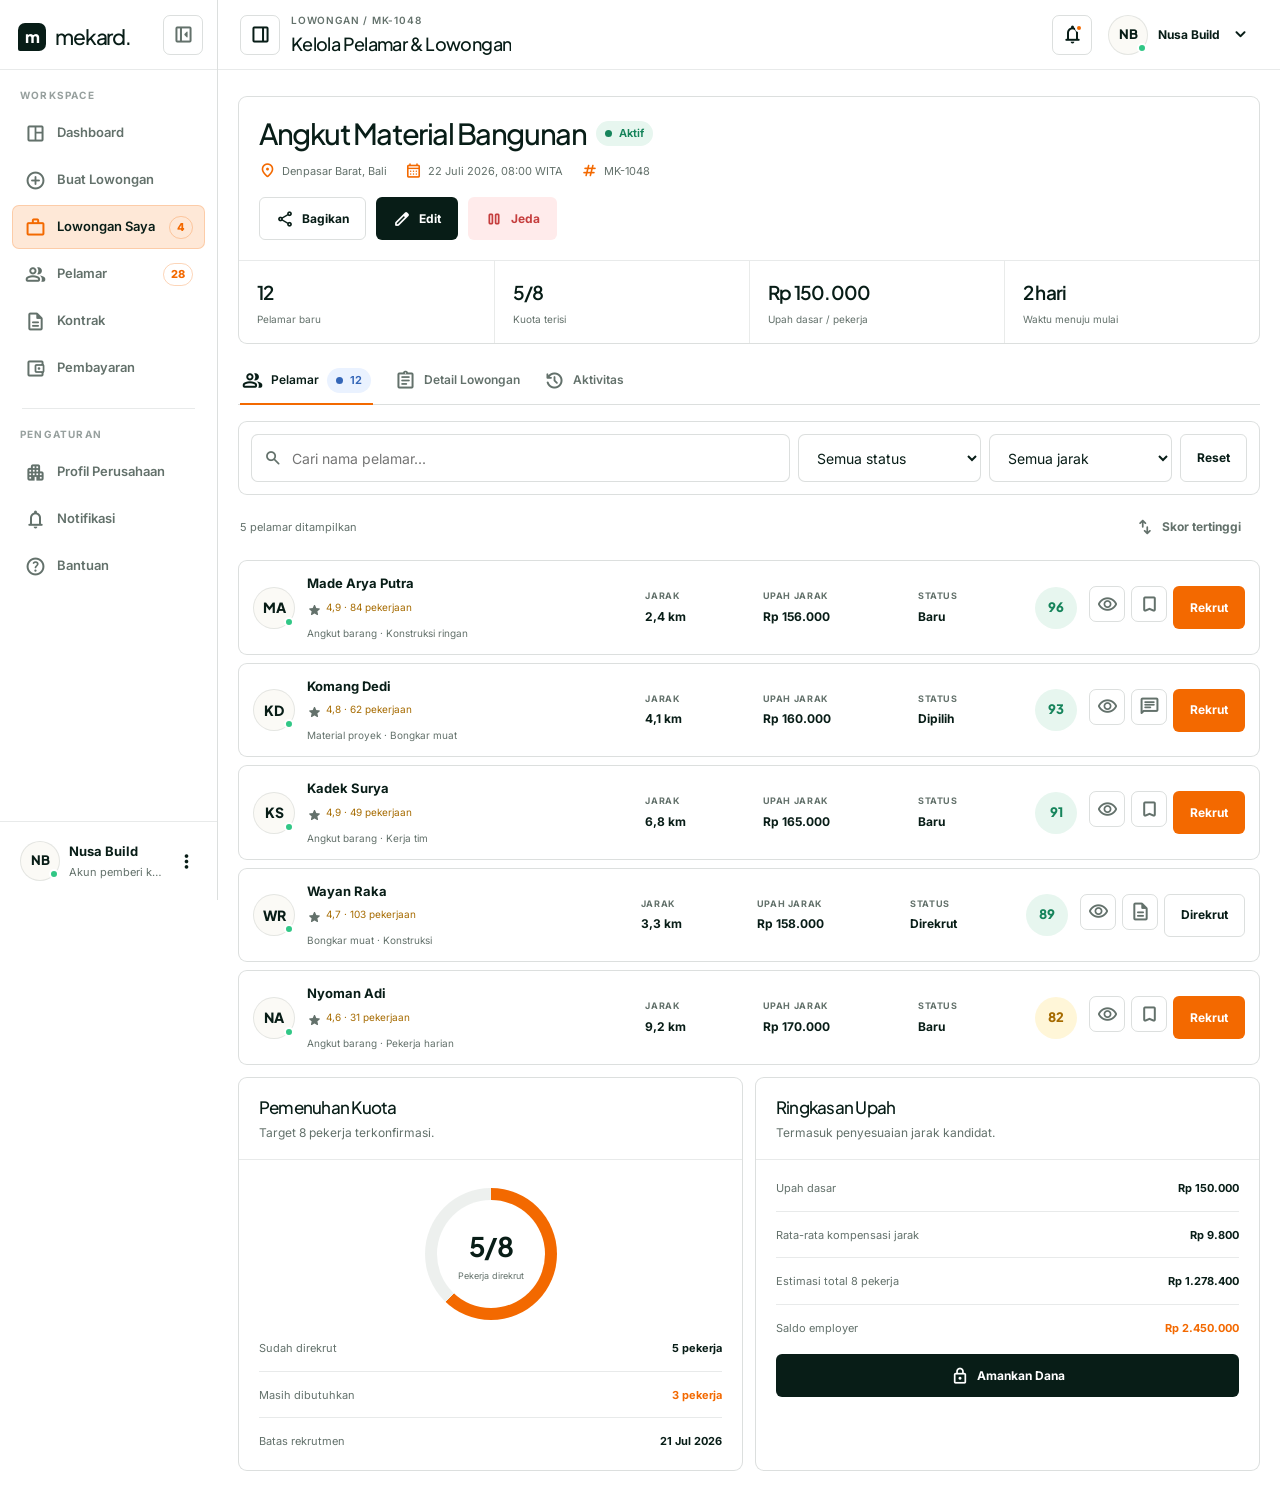
==== employer/jobs/123/index.html @ e9da8f0f "first commit" ====
<!doctype html>
<html lang="id">
  <head>
    <meta charset="utf-8" />
    <meta name="viewport" content="width=device-width, initial-scale=1" />
    <meta name="description" content="Panel employer untuk mengevaluasi pelamar, melihat upah berbasis jarak, dan mengonfirmasi rekrutmen." />
    <title>Kelola Pelamar & Lowongan | Mekard Employer</title>
    <link rel="preconnect" href="https://fonts.googleapis.com" />
    <link rel="preconnect" href="https://fonts.gstatic.com" crossorigin />
    <link href="https://fonts.googleapis.com/css2?family=Inter:wght@400;500;600;700&family=Plus+Jakarta+Sans:wght@500;600;700&family=Material+Symbols+Rounded:opsz,wght,FILL,GRAD@20..48,400,0,0" rel="stylesheet" />
    <link rel="stylesheet" href="../../../assets/dashboard.css" />
  </head>
  <body data-sidebar="normal">
    <div class="app-shell">
      <aside class="sidebar" aria-label="Navigasi pemberi kerja">
        <div class="sidebar__header">
          <a class="brand" href="../../dashboard/" aria-label="Mekard Employer">
            <span class="brand__symbol" aria-hidden="true">m</span>
            <span class="brand__word">mekard.</span>
          </a>
          <button class="sidebar__quick-toggle" type="button" data-sidebar-close aria-label="Perkecil sidebar">
            <span class="material-symbols-rounded" aria-hidden="true">left_panel_close</span>
          </button>
        </div>

        <div class="sidebar__content">
          <p class="sidebar__label">Workspace</p>
          <nav class="sidebar__nav">
            <a class="nav-item" href="../../dashboard/" data-tooltip="Dashboard">
              <span class="nav-item__icon material-symbols-rounded" aria-hidden="true">space_dashboard</span>
              <span class="nav-item__text">Dashboard</span>
            </a>
            <a class="nav-item" href="../create/" data-tooltip="Buat Lowongan">
              <span class="nav-item__icon material-symbols-rounded" aria-hidden="true">add_circle</span>
              <span class="nav-item__text">Buat Lowongan</span>
            </a>
            <a class="nav-item is-active" href="./" data-tooltip="Lowongan Saya">
              <span class="nav-item__icon material-symbols-rounded" aria-hidden="true">work</span>
              <span class="nav-item__text">Lowongan Saya</span>
              <span class="nav-item__badge">4</span>
            </a>
            <a class="nav-item" href="#applicants" data-tooltip="Pelamar">
              <span class="nav-item__icon material-symbols-rounded" aria-hidden="true">group</span>
              <span class="nav-item__text">Pelamar</span>
              <span class="nav-item__badge">28</span>
            </a>
            <a class="nav-item" href="#" data-tooltip="Kontrak">
              <span class="nav-item__icon material-symbols-rounded" aria-hidden="true">description</span>
              <span class="nav-item__text">Kontrak</span>
            </a>
            <a class="nav-item" href="#" data-tooltip="Pembayaran">
              <span class="nav-item__icon material-symbols-rounded" aria-hidden="true">account_balance_wallet</span>
              <span class="nav-item__text">Pembayaran</span>
            </a>
          </nav>

          <div class="sidebar__divider"></div>
          <p class="sidebar__label">Pengaturan</p>
          <nav class="sidebar__nav">
            <a class="nav-item" href="#" data-tooltip="Profil Perusahaan">
              <span class="nav-item__icon material-symbols-rounded" aria-hidden="true">apartment</span>
              <span class="nav-item__text">Profil Perusahaan</span>
            </a>
            <a class="nav-item" href="#" data-tooltip="Notifikasi">
              <span class="nav-item__icon material-symbols-rounded" aria-hidden="true">notifications</span>
              <span class="nav-item__text">Notifikasi</span>
            </a>
            <a class="nav-item" href="#" data-tooltip="Bantuan">
              <span class="nav-item__icon material-symbols-rounded" aria-hidden="true">help</span>
              <span class="nav-item__text">Bantuan</span>
            </a>
          </nav>
        </div>

        <div class="sidebar__footer">
          <a class="sidebar-profile" href="#profil">
            <span class="avatar">NB</span>
            <span class="sidebar-profile__copy"><strong>Nusa Build</strong><span>Akun pemberi kerja</span></span>
            <span class="material-symbols-rounded" aria-hidden="true">more_vert</span>
          </a>
        </div>
      </aside>

      <div class="mobile-overlay" data-mobile-overlay aria-hidden="true"></div>

      <div class="main-shell">
        <header class="topbar">
          <div class="topbar__left">
            <button class="icon-button sidebar-state-button" type="button" data-sidebar-cycle aria-label="Ganti tampilan sidebar" title="Ganti tampilan sidebar">
              <span class="material-symbols-rounded" aria-hidden="true">dock_to_left</span>
            </button>
            <div class="page-heading">
              <span class="page-heading__eyebrow">Lowongan / MK-1048</span>
              <h1>Kelola Pelamar & Lowongan</h1>
            </div>
          </div>
          <div class="topbar__right">
            <label class="topbar-search">
              <span class="material-symbols-rounded" aria-hidden="true">search</span>
              <span class="sr-only">Cari pelamar</span>
              <input type="search" placeholder="Cari pelamar..." data-applicant-search />
            </label>
            <button class="icon-button notification-dot" type="button" aria-label="Notifikasi" data-demo-action data-demo-title="Notifikasi" data-demo-message="12 pelamar baru untuk lowongan ini.">
              <span class="material-symbols-rounded" aria-hidden="true">notifications</span>
            </button>
            <button class="header-profile" type="button" aria-label="Buka profil">
              <span class="avatar">NB</span>
              <span class="header-profile__copy"><strong>Nusa Build</strong><span>Pemberi kerja terverifikasi</span></span>
              <span class="material-symbols-rounded" aria-hidden="true">expand_more</span>
            </button>
          </div>
        </header>

        <main class="app-content" id="main-content">
          <section class="card job-hero" aria-labelledby="job-title">
            <div class="job-hero__top">
              <div>
                <div class="job-hero__title-row">
                  <h2 id="job-title">Angkut Material Bangunan</h2>
                  <span class="status status--active">Aktif</span>
                </div>
                <div class="job-hero__meta">
                  <span><span class="material-symbols-rounded" aria-hidden="true">location_on</span> Denpasar Barat, Bali</span>
                  <span><span class="material-symbols-rounded" aria-hidden="true">calendar_month</span> 22 Juli 2026, 08:00 WITA</span>
                  <span><span class="material-symbols-rounded" aria-hidden="true">tag</span> MK-1048</span>
                </div>
              </div>
              <div class="content-header__actions">
                <button class="button button--outline" type="button" data-demo-action data-demo-title="Tautan disalin" data-demo-message="Tautan lowongan siap dibagikan.">
                  <span class="material-symbols-rounded" aria-hidden="true">share</span> Bagikan
                </button>
                <a class="button button--dark" href="../create/">
                  <span class="material-symbols-rounded" aria-hidden="true">edit</span> Edit
                </a>
                <button class="button button--danger" type="button" data-demo-action data-demo-title="Lowongan dijeda" data-demo-message="Lowongan tidak menerima pelamar baru sementara waktu.">
                  <span class="material-symbols-rounded" aria-hidden="true">pause</span> Jeda
                </button>
              </div>
            </div>
            <div class="job-hero__stats">
              <div class="job-hero__stat"><strong>12</strong><span>Pelamar baru</span></div>
              <div class="job-hero__stat"><strong data-quota-value data-current="5" data-total="8">5/8</strong><span>Kuota terisi</span></div>
              <div class="job-hero__stat"><strong>Rp 150.000</strong><span>Upah dasar / pekerja</span></div>
              <div class="job-hero__stat"><strong>2 hari</strong><span>Waktu menuju mulai</span></div>
            </div>
          </section>

          <nav class="card tabs" data-tabs="job-detail" aria-label="Navigasi detail lowongan">
            <button class="tab-button is-active" type="button" role="tab" aria-selected="true" data-tab-target="applicants-panel">
              <span class="material-symbols-rounded" aria-hidden="true">group</span> Pelamar <span class="status status--info">12</span>
            </button>
            <button class="tab-button" type="button" role="tab" aria-selected="false" data-tab-target="detail-panel">
              <span class="material-symbols-rounded" aria-hidden="true">assignment</span> Detail Lowongan
            </button>
            <button class="tab-button" type="button" role="tab" aria-selected="false" data-tab-target="activity-panel">
              <span class="material-symbols-rounded" aria-hidden="true">history</span> Aktivitas
            </button>
          </nav>

          <section class="tab-panel is-active" id="applicants-panel" data-tab-group="job-detail" aria-labelledby="applicants">
            <div class="applicants-layout">
              <div>
                <div class="card filter-bar">
                  <label class="filter-input">
                    <span class="material-symbols-rounded" aria-hidden="true">search</span>
                    <span class="sr-only">Cari nama pelamar</span>
                    <input class="input" type="search" placeholder="Cari nama pelamar..." data-applicant-search />
                  </label>
                  <label>
                    <span class="sr-only">Filter status</span>
                    <select class="select" data-applicant-status>
                      <option value="all">Semua status</option>
                      <option value="new">Baru</option>
                      <option value="shortlisted">Dipilih</option>
                      <option value="hired">Direkrut</option>
                    </select>
                  </label>
                  <label>
                    <span class="sr-only">Filter jarak</span>
                    <select class="select" data-applicant-distance>
                      <option value="999">Semua jarak</option>
                      <option value="3">Maks. 3 km</option>
                      <option value="5">Maks. 5 km</option>
                      <option value="10">Maks. 10 km</option>
                    </select>
                  </label>
                  <button class="button button--outline" type="button" data-reset-filter>Reset</button>
                </div>

                <div class="inline-actions" style="justify-content: space-between; margin: 0 2px 12px">
                  <span class="muted" style="font-size: 11px" data-applicant-result>5 pelamar ditampilkan</span>
                  <button class="button button--ghost button--small" type="button" data-demo-action data-demo-title="Urutan diperbarui" data-demo-message="Pelamar diurutkan berdasarkan skor kecocokan.">
                    <span class="material-symbols-rounded" aria-hidden="true">swap_vert</span> Skor tertinggi
                  </button>
                </div>

                <div class="applicant-list" id="applicants">
                  <article class="applicant-card" data-applicant-card data-name="Made Arya Putra" data-status="new" data-distance="2.4" data-wage="Rp 156.000">
                    <div class="applicant-person">
                      <span class="avatar">MA</span>
                      <div class="applicant-person__copy">
                        <strong>Made Arya Putra</strong>
                        <span class="rating"><span class="material-symbols-rounded" aria-hidden="true">star</span> 4,9 · 84 pekerjaan</span>
                        <span>Angkut barang · Konstruksi ringan</span>
                      </div>
                    </div>
                    <div class="applicant-fact"><span>Jarak</span><strong>2,4 km</strong></div>
                    <div class="applicant-fact"><span>Upah jarak</span><strong>Rp 156.000</strong></div>
                    <div class="applicant-fact"><span>Status</span><strong data-applicant-status-label>Baru</strong></div>
                    <span class="score" title="Skor kecocokan">96</span>
                    <div class="applicant-actions">
                      <button class="icon-button" type="button" aria-label="Lihat profil" data-demo-action data-demo-title="Profil dibuka" data-demo-message="Profil Made Arya Putra ditampilkan."><span class="material-symbols-rounded" aria-hidden="true">visibility</span></button>
                      <button class="icon-button" type="button" aria-label="Simpan kandidat" data-demo-action data-demo-title="Kandidat disimpan" data-demo-message="Made Arya Putra masuk shortlist."><span class="material-symbols-rounded" aria-hidden="true">bookmark</span></button>
                      <button class="button button--primary button--small" type="button" data-hire-applicant>Rekrut</button>
                    </div>
                  </article>

                  <article class="applicant-card" data-applicant-card data-name="Komang Dedi" data-status="shortlisted" data-distance="4.1" data-wage="Rp 160.000">
                    <div class="applicant-person">
                      <span class="avatar">KD</span>
                      <div class="applicant-person__copy">
                        <strong>Komang Dedi</strong>
                        <span class="rating"><span class="material-symbols-rounded" aria-hidden="true">star</span> 4,8 · 62 pekerjaan</span>
                        <span>Material proyek · Bongkar muat</span>
                      </div>
                    </div>
                    <div class="applicant-fact"><span>Jarak</span><strong>4,1 km</strong></div>
                    <div class="applicant-fact"><span>Upah jarak</span><strong>Rp 160.000</strong></div>
                    <div class="applicant-fact"><span>Status</span><strong data-applicant-status-label>Dipilih</strong></div>
                    <span class="score">93</span>
                    <div class="applicant-actions">
                      <button class="icon-button" type="button" aria-label="Lihat profil" data-demo-action data-demo-title="Profil dibuka" data-demo-message="Profil Komang Dedi ditampilkan."><span class="material-symbols-rounded" aria-hidden="true">visibility</span></button>
                      <button class="icon-button" type="button" aria-label="Kirim pesan" data-demo-action data-demo-title="Pesan dibuka" data-demo-message="Ruang percakapan dengan Komang Dedi dibuka."><span class="material-symbols-rounded" aria-hidden="true">chat</span></button>
                      <button class="button button--primary button--small" type="button" data-hire-applicant>Rekrut</button>
                    </div>
                  </article>

                  <article class="applicant-card" data-applicant-card data-name="Kadek Surya" data-status="new" data-distance="6.8" data-wage="Rp 165.000">
                    <div class="applicant-person">
                      <span class="avatar">KS</span>
                      <div class="applicant-person__copy">
                        <strong>Kadek Surya</strong>
                        <span class="rating"><span class="material-symbols-rounded" aria-hidden="true">star</span> 4,9 · 49 pekerjaan</span>
                        <span>Angkut barang · Kerja tim</span>
                      </div>
                    </div>
                    <div class="applicant-fact"><span>Jarak</span><strong>6,8 km</strong></div>
                    <div class="applicant-fact"><span>Upah jarak</span><strong>Rp 165.000</strong></div>
                    <div class="applicant-fact"><span>Status</span><strong data-applicant-status-label>Baru</strong></div>
                    <span class="score">91</span>
                    <div class="applicant-actions">
                      <button class="icon-button" type="button" aria-label="Lihat profil" data-demo-action data-demo-title="Profil dibuka" data-demo-message="Profil Kadek Surya ditampilkan."><span class="material-symbols-rounded" aria-hidden="true">visibility</span></button>
                      <button class="icon-button" type="button" aria-label="Simpan kandidat" data-demo-action data-demo-title="Kandidat disimpan" data-demo-message="Kadek Surya masuk shortlist."><span class="material-symbols-rounded" aria-hidden="true">bookmark</span></button>
                      <button class="button button--primary button--small" type="button" data-hire-applicant>Rekrut</button>
                    </div>
                  </article>

                  <article class="applicant-card" data-applicant-card data-name="Wayan Raka" data-status="hired" data-distance="3.3" data-wage="Rp 158.000">
                    <div class="applicant-person">
                      <span class="avatar">WR</span>
                      <div class="applicant-person__copy">
                        <strong>Wayan Raka</strong>
                        <span class="rating"><span class="material-symbols-rounded" aria-hidden="true">star</span> 4,7 · 103 pekerjaan</span>
                        <span>Bongkar muat · Konstruksi</span>
                      </div>
                    </div>
                    <div class="applicant-fact"><span>Jarak</span><strong>3,3 km</strong></div>
                    <div class="applicant-fact"><span>Upah jarak</span><strong>Rp 158.000</strong></div>
                    <div class="applicant-fact"><span>Status</span><strong data-applicant-status-label>Direkrut</strong></div>
                    <span class="score">89</span>
                    <div class="applicant-actions">
                      <button class="icon-button" type="button" aria-label="Lihat profil" data-demo-action data-demo-title="Profil dibuka" data-demo-message="Profil Wayan Raka ditampilkan."><span class="material-symbols-rounded" aria-hidden="true">visibility</span></button>
                      <button class="icon-button" type="button" aria-label="Buka kontrak" data-demo-action data-demo-title="Kontrak dibuka" data-demo-message="Kontrak digital Wayan Raka ditampilkan."><span class="material-symbols-rounded" aria-hidden="true">description</span></button>
                      <button class="button button--outline button--small" type="button" disabled>Direkrut</button>
                    </div>
                  </article>

                  <article class="applicant-card" data-applicant-card data-name="Nyoman Adi" data-status="new" data-distance="9.2" data-wage="Rp 170.000">
                    <div class="applicant-person">
                      <span class="avatar">NA</span>
                      <div class="applicant-person__copy">
                        <strong>Nyoman Adi</strong>
                        <span class="rating"><span class="material-symbols-rounded" aria-hidden="true">star</span> 4,6 · 31 pekerjaan</span>
                        <span>Angkut barang · Pekerja harian</span>
                      </div>
                    </div>
                    <div class="applicant-fact"><span>Jarak</span><strong>9,2 km</strong></div>
                    <div class="applicant-fact"><span>Upah jarak</span><strong>Rp 170.000</strong></div>
                    <div class="applicant-fact"><span>Status</span><strong data-applicant-status-label>Baru</strong></div>
                    <span class="score score--medium">82</span>
                    <div class="applicant-actions">
                      <button class="icon-button" type="button" aria-label="Lihat profil" data-demo-action data-demo-title="Profil dibuka" data-demo-message="Profil Nyoman Adi ditampilkan."><span class="material-symbols-rounded" aria-hidden="true">visibility</span></button>
                      <button class="icon-button" type="button" aria-label="Simpan kandidat" data-demo-action data-demo-title="Kandidat disimpan" data-demo-message="Nyoman Adi masuk shortlist."><span class="material-symbols-rounded" aria-hidden="true">bookmark</span></button>
                      <button class="button button--primary button--small" type="button" data-hire-applicant>Rekrut</button>
                    </div>
                  </article>
                </div>
              </div>

              <aside>
                <article class="card">
                  <header class="card__header">
                    <div class="card__header-copy"><h3 class="card-title">Pemenuhan Kuota</h3><p>Target 8 pekerja terkonfirmasi.</p></div>
                  </header>
                  <div class="card__body">
                    <div class="quota-ring" data-quota-ring>
                      <div class="quota-ring__copy"><strong data-quota-value data-current="5" data-total="8">5/8</strong><span>Pekerja direkrut</span></div>
                    </div>
                    <div class="summary-list">
                      <div class="summary-row"><span>Sudah direkrut</span><strong>5 pekerja</strong></div>
                      <div class="summary-row"><span>Masih dibutuhkan</span><strong class="text-orange">3 pekerja</strong></div>
                      <div class="summary-row"><span>Batas rekrutmen</span><strong>21 Jul 2026</strong></div>
                    </div>
                  </div>
                </article>

                <article class="card" style="margin-top: 18px">
                  <header class="card__header">
                    <div class="card__header-copy"><h3 class="card-title">Ringkasan Upah</h3><p>Termasuk penyesuaian jarak kandidat.</p></div>
                  </header>
                  <div class="card__body">
                    <div class="summary-list">
                      <div class="summary-row"><span>Upah dasar</span><strong>Rp 150.000</strong></div>
                      <div class="summary-row"><span>Rata-rata kompensasi jarak</span><strong>Rp 9.800</strong></div>
                      <div class="summary-row"><span>Estimasi total 8 pekerja</span><strong>Rp 1.278.400</strong></div>
                      <div class="summary-row"><span>Saldo employer</span><strong class="text-orange">Rp 2.450.000</strong></div>
                    </div>
                    <button class="button button--dark" style="width: 100%; margin-top: 18px" type="button" data-demo-action data-demo-title="Saldo diamankan" data-demo-message="Dana lowongan sudah dialokasikan ke escrow Mekard.">
                      <span class="material-symbols-rounded" aria-hidden="true">lock</span> Amankan Dana
                    </button>
                  </div>
                </article>
              </aside>
            </div>
          </section>

          <section class="tab-panel" id="detail-panel" data-tab-group="job-detail">
            <div class="detail-grid">
              <article class="card detail-block">
                <header class="card__header"><div class="card__header-copy"><h3 class="card-title">Deskripsi Pekerjaan</h3><p>Informasi yang ditampilkan kepada pekerja.</p></div></header>
                <div class="card__body"><p>Memindahkan semen, pasir, bata, dan material ringan dari area bongkar menuju tempat penyimpanan proyek. Pekerja mengikuti arahan mandor, menjaga area tetap aman, dan menggunakan alat pelindung yang disediakan.</p></div>
              </article>
              <article class="card detail-block">
                <header class="card__header"><div class="card__header-copy"><h3 class="card-title">Spesifikasi</h3><p>Parameter kalkulasi dan pelaksanaan.</p></div></header>
                <div class="card__body">
                  <div class="detail-list">
                    <div><span>Kategori</span><strong>Angkut & Pindahan</strong></div>
                    <div><span>Keterampilan</span><strong>Terampil</strong></div>
                    <div><span>Durasi</span><strong>5 jam</strong></div>
                    <div><span>Risiko</span><strong>Sedang</strong></div>
                    <div><span>Jadwal</span><strong>Normal</strong></div>
                    <div><span>APD</span><strong>Disediakan</strong></div>
                  </div>
                </div>
              </article>
              <article class="card detail-block">
                <header class="card__header"><div class="card__header-copy"><h3 class="card-title">Lokasi Kerja</h3><p>Area kerja dan instruksi kedatangan.</p></div></header>
                <div class="card__body"><p>Jl. Mahendradata No. 18, Denpasar Barat, Bali. Masuk melalui gerbang proyek sebelah utara dan lapor kepada petugas keamanan sebelum menuju area bongkar.</p></div>
              </article>
              <article class="card detail-block">
                <header class="card__header"><div class="card__header-copy"><h3 class="card-title">Kebijakan Pembayaran</h3><p>Ringkasan pencairan dana.</p></div></header>
                <div class="card__body"><p>Dana diamankan sebelum pekerjaan dimulai. Pencairan dilakukan setelah employer mengonfirmasi pekerjaan selesai atau otomatis dalam 24 jam bila tidak ada sengketa.</p></div>
              </article>
            </div>
          </section>

          <section class="tab-panel" id="activity-panel" data-tab-group="job-detail">
            <article class="card">
              <header class="card__header"><div class="card__header-copy"><h3 class="card-title">Aktivitas Lowongan</h3><p>Riwayat perubahan dan interaksi terbaru.</p></div></header>
              <div class="card__body timeline">
                <div class="timeline-item">
                  <span class="timeline-item__icon"><span class="material-symbols-rounded" aria-hidden="true">person_add</span></span>
                  <div class="timeline-item__copy"><strong>Made Arya Putra melamar</strong><span>Skor kecocokan 96 dan jarak 2,4 km.</span></div>
                  <time>18:42</time>
                </div>
                <div class="timeline-item">
                  <span class="timeline-item__icon"><span class="material-symbols-rounded" aria-hidden="true">payments</span></span>
                  <div class="timeline-item__copy"><strong>Rekomendasi upah diperbarui</strong><span>Kompensasi jarak menyesuaikan lokasi pelamar terbaru.</span></div>
                  <time>17:10</time>
                </div>
                <div class="timeline-item">
                  <span class="timeline-item__icon"><span class="material-symbols-rounded" aria-hidden="true">group_add</span></span>
                  <div class="timeline-item__copy"><strong>Wayan Raka direkrut</strong><span>Kontrak digital diterbitkan dan menunggu tanda tangan.</span></div>
                  <time>14:25</time>
                </div>
                <div class="timeline-item">
                  <span class="timeline-item__icon"><span class="material-symbols-rounded" aria-hidden="true">publish</span></span>
                  <div class="timeline-item__copy"><strong>Lowongan dipublikasikan</strong><span>Lowongan tersedia untuk pekerja di radius 15 km.</span></div>
                  <time>19 Jul</time>
                </div>
              </div>
            </article>
          </section>
        </main>
      </div>
    </div>

    <div class="modal-backdrop" data-modal-backdrop hidden>
      <section class="modal" role="dialog" aria-modal="true" aria-labelledby="hire-modal-title">
        <div class="modal__body">
          <span class="modal__icon material-symbols-rounded" aria-hidden="true">person_check</span>
          <h2 id="hire-modal-title">Konfirmasi rekrutmen</h2>
          <p>Anda akan merekrut <strong data-modal-name>Pelamar</strong>. Kontrak digital akan dibuat dan kuota lowongan diperbarui setelah konfirmasi.</p>
          <div class="modal__summary">
            <div><span>Upah kandidat</span><strong data-modal-wage>—</strong></div>
            <div><span>Jarak ke lokasi</span><strong data-modal-distance>—</strong></div>
            <div><span>Status dana</span><strong class="text-orange">Saldo tersedia</strong></div>
          </div>
        </div>
        <footer class="modal__footer">
          <button class="button button--outline" type="button" data-modal-close>Batal</button>
          <button class="button button--primary" type="button" data-confirm-hire><span class="material-symbols-rounded" aria-hidden="true">check</span> Konfirmasi Rekrut</button>
        </footer>
      </section>
    </div>

    <div class="toast-region" data-toast-region aria-live="polite"></div>
    <script src="../../../assets/dashboard.js"></script>
  </body>
</html>
---- assets/dashboard.css ----
:root {
  --ink: #081d17;
  --ink-2: #12362c;
  --orange: #f36900;
  --orange-dark: #d95e00;
  --paper: #fbfaf6;
  --muted: #63716b;
  --white: #ffffff;
  --line: rgba(8, 29, 23, 0.14);
  --line-soft: rgba(8, 29, 23, 0.08);
  --orange-soft: rgba(243, 105, 0, 0.13);
  --orange-hover: #fee8d7;
  --green-soft: #e7f6ef;
  --green: #16845b;
  --yellow-soft: #fff6d8;
  --yellow: #a66b00;
  --red-soft: #ffebeb;
  --red: #c53d3d;
  --blue-soft: #eaf2ff;
  --blue: #3466b8;
  --sidebar-wide: 280px;
  --sidebar-compact: 88px;
  --header-height: 76px;
  --radius-xs: 6px;
  --radius-sm: 10px;
  --radius-md: 18px;
  --radius-lg: 26px;
  --shadow-soft: 0 18px 48px rgba(8, 29, 23, 0.08);
  --shadow-card: 0 10px 26px rgba(8, 29, 23, 0.06);
}

*,
*::before,
*::after {
  box-sizing: border-box;
}

html {
  scroll-behavior: smooth;
}

body {
  margin: 0;
  min-width: 320px;
  color: var(--ink);
  background: var(--paper);
  font-family: "Inter", system-ui, -apple-system, BlinkMacSystemFont, "Segoe UI", sans-serif;
  font-size: 15px;
  line-height: 1.5;
  -webkit-font-smoothing: antialiased;
  text-rendering: optimizeLegibility;
}

button,
input,
select,
textarea {
  font: inherit;
}

button,
a {
  -webkit-tap-highlight-color: transparent;
}

a {
  color: inherit;
  text-decoration: none;
}

button {
  color: inherit;
}

img,
svg {
  display: block;
  max-width: 100%;
}

[hidden] {
  display: none !important;
}

.sr-only {
  position: absolute;
  width: 1px;
  height: 1px;
  padding: 0;
  margin: -1px;
  overflow: hidden;
  clip: rect(0, 0, 0, 0);
  white-space: nowrap;
  border: 0;
}

.material-symbols-rounded {
  font-size: 21px;
  line-height: 1;
  font-variation-settings: "FILL" 0, "wght" 500, "GRAD" 0, "opsz" 24;
}

/* App shell */
.app-shell {
  min-height: 100vh;
}

.sidebar {
  position: fixed;
  inset: 0 auto 0 0;
  z-index: 140;
  width: var(--sidebar-wide);
  display: flex;
  flex-direction: column;
  color: var(--white);
  background: var(--ink);
  border-right: 1px solid rgba(255, 255, 255, 0.08);
  transition: width 220ms ease, transform 220ms ease;
}

.sidebar__header {
  min-height: var(--header-height);
  display: flex;
  align-items: center;
  justify-content: space-between;
  gap: 12px;
  padding: 0 20px 0 24px;
  border-bottom: 1px solid rgba(255, 255, 255, 0.09);
}

.brand {
  position: relative;
  min-width: 0;
  display: inline-flex;
  align-items: center;
  gap: 10px;
  padding-top: 5px;
  font-family: "Plus Jakarta Sans", sans-serif;
  font-size: 23px;
  font-weight: 600;
  letter-spacing: -0.055em;
  white-space: nowrap;
}

.brand__symbol {
  width: 30px;
  height: 30px;
  flex: 0 0 30px;
  display: inline-grid;
  place-items: center;
  color: var(--ink);
  background: var(--orange);
  border-radius: 9px 9px 9px 2px;
  font-size: 18px;
  font-weight: 800;
  letter-spacing: -0.06em;
}

.brand__word {
  overflow: hidden;
  transition: opacity 160ms ease, width 200ms ease;
}

.sidebar__quick-toggle,
.icon-button {
  width: 42px;
  height: 42px;
  flex: 0 0 42px;
  display: inline-flex;
  align-items: center;
  justify-content: center;
  background: transparent;
  border: 1px solid rgba(255, 255, 255, 0.15);
  border-radius: var(--radius-sm);
  cursor: pointer;
  transition: background-color 160ms ease, border-color 160ms ease, transform 160ms ease;
}

.sidebar__quick-toggle:hover,
.sidebar__quick-toggle:focus-visible {
  background: rgba(255, 255, 255, 0.08);
  border-color: rgba(255, 255, 255, 0.26);
}

.sidebar__content {
  min-height: 0;
  flex: 1 1 auto;
  overflow-y: auto;
  padding: 22px 16px;
  scrollbar-width: thin;
  scrollbar-color: rgba(255, 255, 255, 0.2) transparent;
}

.sidebar__label {
  margin: 0 10px 10px;
  color: rgba(255, 255, 255, 0.42);
  font-size: 11px;
  font-weight: 700;
  letter-spacing: 0.12em;
  text-transform: uppercase;
  white-space: nowrap;
  overflow: hidden;
}

.sidebar__nav {
  display: grid;
  gap: 6px;
}

.nav-item {
  position: relative;
  min-height: 48px;
  display: flex;
  align-items: center;
  gap: 14px;
  padding: 0 13px;
  color: rgba(255, 255, 255, 0.72);
  border-radius: 9px;
  font-size: 14px;
  font-weight: 600;
  white-space: nowrap;
  transition: color 160ms ease, background-color 160ms ease;
}

.nav-item:hover,
.nav-item:focus-visible {
  color: var(--white);
  background: rgba(255, 255, 255, 0.07);
  outline: 0;
}

.nav-item.is-active {
  color: var(--white);
  background: var(--orange);
}

.nav-item__icon {
  width: 24px;
  flex: 0 0 24px;
  display: inline-flex;
  justify-content: center;
}

.nav-item__text {
  overflow: hidden;
  text-overflow: ellipsis;
  transition: opacity 140ms ease;
}

.nav-item__badge {
  min-width: 23px;
  height: 23px;
  display: inline-flex;
  align-items: center;
  justify-content: center;
  margin-left: auto;
  padding: 0 7px;
  color: var(--ink);
  background: var(--white);
  border-radius: 999px;
  font-size: 11px;
  font-weight: 800;
}

.sidebar__divider {
  height: 1px;
  margin: 22px 10px;
  background: rgba(255, 255, 255, 0.1);
}

.sidebar__footer {
  padding: 16px;
  border-top: 1px solid rgba(255, 255, 255, 0.09);
}

.sidebar-profile {
  display: flex;
  align-items: center;
  gap: 12px;
  padding: 11px;
  background: rgba(255, 255, 255, 0.06);
  border: 1px solid rgba(255, 255, 255, 0.09);
  border-radius: 12px;
}

.avatar {
  position: relative;
  width: 40px;
  height: 40px;
  flex: 0 0 40px;
  display: inline-flex;
  align-items: center;
  justify-content: center;
  color: var(--ink);
  background: var(--orange-hover);
  border-radius: 50%;
  font-family: "Plus Jakarta Sans", sans-serif;
  font-size: 13px;
  font-weight: 800;
}

.avatar::after {
  content: "";
  position: absolute;
  right: 0;
  bottom: 1px;
  width: 10px;
  height: 10px;
  background: #31c786;
  border: 2px solid var(--ink);
  border-radius: 50%;
}

.sidebar-profile__copy {
  min-width: 0;
  flex: 1;
  overflow: hidden;
}

.sidebar-profile__copy strong,
.sidebar-profile__copy span {
  display: block;
  overflow: hidden;
  text-overflow: ellipsis;
  white-space: nowrap;
}

.sidebar-profile__copy strong {
  font-size: 13px;
}

.sidebar-profile__copy span {
  margin-top: 2px;
  color: rgba(255, 255, 255, 0.52);
  font-size: 11px;
}

.main-shell {
  min-height: 100vh;
  margin-left: var(--sidebar-wide);
  transition: margin-left 220ms ease;
}

.topbar {
  position: sticky;
  top: 0;
  z-index: 100;
  min-height: var(--header-height);
  display: grid;
  grid-template-columns: minmax(0, 1fr) auto;
  align-items: center;
  gap: 24px;
  padding: 0 34px;
  background: rgba(255, 255, 255, 0.93);
  border-bottom: 1px solid var(--line-soft);
  backdrop-filter: blur(14px);
  -webkit-backdrop-filter: blur(14px);
}

.topbar__left,
.topbar__right {
  min-width: 0;
  display: flex;
  align-items: center;
}

.topbar__left {
  gap: 14px;
}

.topbar__right {
  justify-content: flex-end;
  gap: 10px;
}

.topbar .icon-button {
  color: var(--ink);
  border-color: var(--line);
}

.topbar .icon-button:hover,
.topbar .icon-button:focus-visible {
  color: var(--orange);
  background: var(--orange-hover);
  border-color: rgba(243, 105, 0, 0.3);
  outline: 0;
}

.sidebar-state-button {
  display: inline-flex;
}

.page-heading {
  min-width: 0;
}

.page-heading__eyebrow {
  display: block;
  margin-bottom: 2px;
  color: var(--muted);
  font-size: 11px;
  font-weight: 700;
  text-transform: uppercase;
  letter-spacing: 0.08em;
}

.page-heading h1 {
  margin: 0;
  overflow: hidden;
  font-family: "Plus Jakarta Sans", sans-serif;
  font-size: 21px;
  font-weight: 650;
  letter-spacing: -0.035em;
  text-overflow: ellipsis;
  white-space: nowrap;
}

.topbar-search {
  position: relative;
  width: min(31vw, 380px);
}

.topbar-search .material-symbols-rounded {
  position: absolute;
  left: 15px;
  top: 50%;
  color: var(--muted);
  transform: translateY(-50%);
  pointer-events: none;
}

.topbar-search input {
  width: 100%;
  height: 44px;
  padding: 0 16px 0 44px;
  color: var(--ink);
  background: var(--paper);
  border: 1px solid transparent;
  border-radius: var(--radius-sm);
  outline: 0;
  transition: background-color 160ms ease, border-color 160ms ease;
}

.topbar-search input:focus {
  background: var(--white);
  border-color: rgba(243, 105, 0, 0.45);
}

.notification-dot {
  position: relative;
}

.notification-dot::after {
  content: "";
  position: absolute;
  top: 8px;
  right: 8px;
  width: 8px;
  height: 8px;
  background: var(--orange);
  border: 2px solid var(--white);
  border-radius: 50%;
}

.header-profile {
  min-width: 0;
  display: flex;
  align-items: center;
  gap: 10px;
  padding: 5px 6px 5px 5px;
  background: transparent;
  border: 1px solid transparent;
  border-radius: 12px;
  cursor: pointer;
}

.header-profile:hover,
.header-profile:focus-visible {
  background: var(--paper);
  border-color: var(--line-soft);
  outline: 0;
}

.header-profile__copy {
  min-width: 0;
  text-align: left;
}

.header-profile__copy strong,
.header-profile__copy span {
  display: block;
  max-width: 150px;
  overflow: hidden;
  text-overflow: ellipsis;
  white-space: nowrap;
}

.header-profile__copy strong {
  font-size: 12px;
}

.header-profile__copy span {
  color: var(--muted);
  font-size: 10px;
}

.app-content {
  width: min(100%, 1620px);
  margin-inline: auto;
  padding: 34px;
}

.mobile-overlay {
  position: fixed;
  inset: 0;
  z-index: 130;
  background: rgba(8, 29, 23, 0.54);
  opacity: 0;
  visibility: hidden;
  transition: opacity 180ms ease, visibility 180ms ease;
}

/* Sidebar states */
body[data-sidebar="compact"] .sidebar {
  width: var(--sidebar-compact);
}

body[data-sidebar="compact"] .main-shell {
  margin-left: var(--sidebar-compact);
}

body[data-sidebar="compact"] .sidebar__header {
  justify-content: center;
  padding-inline: 12px;
}

body[data-sidebar="compact"] .brand__word,
body[data-sidebar="compact"] .sidebar__label,
body[data-sidebar="compact"] .nav-item__text,
body[data-sidebar="compact"] .nav-item__badge,
body[data-sidebar="compact"] .sidebar-profile__copy,
body[data-sidebar="compact"] .sidebar-profile > .material-symbols-rounded,
body[data-sidebar="compact"] .sidebar__quick-toggle {
  display: none;
}

body[data-sidebar="compact"] .sidebar__content {
  padding-inline: 12px;
}

body[data-sidebar="compact"] .nav-item {
  justify-content: center;
  padding-inline: 0;
}

body[data-sidebar="compact"] .nav-item::after {
  content: attr(data-tooltip);
  position: absolute;
  left: calc(100% + 12px);
  top: 50%;
  z-index: 20;
  padding: 8px 10px;
  color: var(--white);
  background: var(--ink);
  border-radius: 6px;
  font-size: 12px;
  opacity: 0;
  visibility: hidden;
  transform: translateY(-50%) translateX(-4px);
  transition: opacity 130ms ease, transform 130ms ease, visibility 130ms ease;
  pointer-events: none;
}

body[data-sidebar="compact"] .nav-item:hover::after,
body[data-sidebar="compact"] .nav-item:focus-visible::after {
  opacity: 1;
  visibility: visible;
  transform: translateY(-50%) translateX(0);
}

body[data-sidebar="compact"] .sidebar-profile {
  justify-content: center;
  padding: 8px;
}

body[data-sidebar="hidden"] .sidebar {
  transform: translateX(-100%);
}

body[data-sidebar="hidden"] .main-shell {
  margin-left: 0;
}

/* Shared content */
.content-header {
  display: flex;
  align-items: flex-end;
  justify-content: space-between;
  gap: 28px;
  margin-bottom: 26px;
}

.content-header__copy {
  max-width: 760px;
}

.content-header__copy h2,
.card-title,
.modal h2 {
  margin: 0;
  font-family: "Plus Jakarta Sans", sans-serif;
  font-weight: 600;
  letter-spacing: -0.045em;
}

.content-header__copy h2 {
  font-size: clamp(30px, 3.4vw, 44px);
  line-height: 1.08;
}

.content-header__copy p {
  max-width: 680px;
  margin: 12px 0 0;
  color: var(--muted);
  font-size: 15px;
}

.content-header__actions,
.card-actions,
.inline-actions {
  display: flex;
  align-items: center;
  flex-wrap: wrap;
  gap: 10px;
}

.button {
  min-height: 46px;
  display: inline-flex;
  align-items: center;
  justify-content: center;
  gap: 9px;
  padding: 0 18px;
  border: 1px solid transparent;
  border-radius: var(--radius-sm);
  font-size: 13px;
  font-weight: 750;
  cursor: pointer;
  transition: transform 160ms ease, background-color 160ms ease, color 160ms ease, border-color 160ms ease;
}

.button:hover {
  transform: translateY(-1px);
}

.button--primary {
  color: var(--white);
  background: var(--orange);
}

.button--primary:hover,
.button--primary:focus-visible {
  background: var(--orange-dark);
  outline: 0;
}

.button--dark {
  color: var(--white);
  background: var(--ink);
}

.button--dark:hover,
.button--dark:focus-visible {
  background: var(--ink-2);
  outline: 0;
}

.button--outline {
  color: var(--ink);
  background: var(--white);
  border-color: var(--line);
}

.button--outline:hover,
.button--outline:focus-visible {
  color: var(--orange);
  border-color: rgba(243, 105, 0, 0.45);
  outline: 0;
}

.button--ghost {
  color: var(--muted);
  background: transparent;
}

.button--ghost:hover,
.button--ghost:focus-visible {
  color: var(--ink);
  background: var(--paper);
  outline: 0;
}

.button--danger {
  color: var(--red);
  background: var(--red-soft);
}

.button--small {
  min-height: 38px;
  padding-inline: 13px;
  font-size: 12px;
}

.button .material-symbols-rounded {
  font-size: 18px;
}

.card {
  background: var(--white);
  border: 1px solid var(--line-soft);
  border-radius: var(--radius-md);
  box-shadow: var(--shadow-card);
}

.card__header {
  min-height: 74px;
  display: flex;
  align-items: center;
  justify-content: space-between;
  gap: 20px;
  padding: 20px 22px;
  border-bottom: 1px solid var(--line-soft);
}

.card__header-copy p {
  margin: 5px 0 0;
  color: var(--muted);
  font-size: 12px;
}

.card-title {
  font-size: 19px;
}

.card__body {
  padding: 22px;
}

.kicker {
  display: inline-flex;
  align-items: center;
  gap: 8px;
  margin: 0 0 12px;
  color: var(--orange);
  font-size: 11px;
  font-weight: 800;
  text-transform: uppercase;
  letter-spacing: 0.1em;
}

.kicker::before {
  content: "";
  width: 8px;
  height: 8px;
  background: var(--orange);
  border-radius: 50% 50% 50% 0;
}

.status {
  min-height: 28px;
  display: inline-flex;
  align-items: center;
  gap: 7px;
  padding: 0 10px;
  border-radius: 999px;
  font-size: 11px;
  font-weight: 750;
  white-space: nowrap;
}

.status::before {
  content: "";
  width: 7px;
  height: 7px;
  border-radius: 50%;
}

.status--active {
  color: var(--green);
  background: var(--green-soft);
}

.status--active::before {
  background: var(--green);
}

.status--pending {
  color: var(--yellow);
  background: var(--yellow-soft);
}

.status--pending::before {
  background: var(--yellow);
}

.status--draft {
  color: var(--muted);
  background: #eff2f1;
}

.status--draft::before {
  background: var(--muted);
}

.status--closed,
.status--danger {
  color: var(--red);
  background: var(--red-soft);
}

.status--closed::before,
.status--danger::before {
  background: var(--red);
}

.status--info {
  color: var(--blue);
  background: var(--blue-soft);
}

.status--info::before {
  background: var(--blue);
}

.progress {
  overflow: hidden;
  height: 8px;
  background: #edf0ee;
  border-radius: 999px;
}

.progress__bar {
  height: 100%;
  background: var(--orange);
  border-radius: inherit;
}

.muted {
  color: var(--muted);
}

.text-orange {
  color: var(--orange);
}

.text-right {
  text-align: right;
}

/* Dashboard */
.stats-grid {
  display: grid;
  grid-template-columns: repeat(4, minmax(0, 1fr));
  gap: 18px;
}

.metric-card {
  position: relative;
  overflow: hidden;
  min-height: 168px;
  padding: 22px;
}

.metric-card::after {
  content: "";
  position: absolute;
  right: -36px;
  bottom: -52px;
  width: 126px;
  height: 126px;
  background: var(--orange-soft);
  border-radius: 50%;
  filter: blur(2px);
}

.metric-card__top {
  position: relative;
  z-index: 1;
  display: flex;
  align-items: flex-start;
  justify-content: space-between;
  gap: 18px;
}

.metric-card__icon {
  width: 44px;
  height: 44px;
  flex: 0 0 44px;
  display: inline-flex;
  align-items: center;
  justify-content: center;
  color: var(--orange);
  background: var(--orange-soft);
  border-radius: 12px;
}

.metric-card__icon .material-symbols-rounded {
  font-size: 23px;
}

.metric-card__trend {
  display: inline-flex;
  align-items: center;
  gap: 4px;
  color: var(--green);
  font-size: 11px;
  font-weight: 750;
}

.metric-card__trend.is-down {
  color: var(--red);
}

.metric-card__value {
  position: relative;
  z-index: 1;
  display: block;
  margin-top: 21px;
  font-family: "Plus Jakarta Sans", sans-serif;
  font-size: 32px;
  font-weight: 650;
  line-height: 1;
  letter-spacing: -0.05em;
}

.metric-card__label {
  position: relative;
  z-index: 1;
  display: block;
  margin-top: 9px;
  color: var(--muted);
  font-size: 12px;
}

.dashboard-grid {
  display: grid;
  grid-template-columns: minmax(0, 1.55fr) minmax(310px, 0.75fr);
  gap: 18px;
  margin-top: 18px;
}

.chart-shell {
  min-height: 340px;
}

.chart-legend {
  display: flex;
  align-items: center;
  gap: 16px;
  color: var(--muted);
  font-size: 11px;
}

.chart-legend span {
  display: inline-flex;
  align-items: center;
  gap: 6px;
}

.chart-legend i {
  width: 9px;
  height: 9px;
  display: inline-block;
  border-radius: 50%;
}

.chart-legend i:first-child {
  background: var(--orange);
}

.bar-chart {
  height: 240px;
  display: grid;
  grid-template-columns: repeat(7, minmax(0, 1fr));
  align-items: end;
  gap: 14px;
  padding: 12px 4px 0;
  border-bottom: 1px solid var(--line-soft);
  background-image: repeating-linear-gradient(to top, transparent 0, transparent 47px, rgba(8, 29, 23, 0.055) 48px);
}

.bar-chart__item {
  height: 100%;
  display: flex;
  flex-direction: column;
  align-items: center;
  justify-content: flex-end;
  gap: 9px;
}

.bar-chart__bars {
  width: 100%;
  flex: 1;
  display: flex;
  align-items: end;
  justify-content: center;
  gap: 5px;
}

.bar-chart__bar {
  width: min(18px, 36%);
  min-height: 8px;
  background: var(--orange);
  border-radius: 5px 5px 2px 2px;
}

.bar-chart__bar--secondary {
  background: var(--ink);
  opacity: 0.22;
}

.bar-chart__label {
  color: var(--muted);
  font-size: 10px;
}

.action-list {
  display: grid;
  gap: 10px;
}

.action-item {
  display: flex;
  align-items: flex-start;
  gap: 13px;
  padding: 15px;
  background: var(--paper);
  border: 1px solid transparent;
  border-radius: 12px;
  transition: background-color 160ms ease, border-color 160ms ease, transform 160ms ease;
}

.action-item:hover,
.action-item:focus-visible {
  background: var(--orange-hover);
  border-color: rgba(243, 105, 0, 0.2);
  transform: translateX(2px);
  outline: 0;
}

.action-item__icon {
  width: 36px;
  height: 36px;
  flex: 0 0 36px;
  display: inline-flex;
  align-items: center;
  justify-content: center;
  color: var(--orange);
  background: var(--white);
  border-radius: 10px;
}

.action-item__copy {
  min-width: 0;
  flex: 1;
}

.action-item__copy strong,
.action-item__copy span {
  display: block;
}

.action-item__copy strong {
  font-size: 12px;
}

.action-item__copy span {
  margin-top: 4px;
  color: var(--muted);
  font-size: 11px;
}

.action-item > .material-symbols-rounded {
  align-self: center;
  color: var(--muted);
  font-size: 18px;
}

.table-card {
  margin-top: 18px;
}

.table-scroll {
  overflow-x: auto;
}

.data-table {
  width: 100%;
  min-width: 870px;
  border-collapse: collapse;
}

.data-table th,
.data-table td {
  padding: 16px 18px;
  text-align: left;
  border-bottom: 1px solid var(--line-soft);
}

.data-table th {
  color: var(--muted);
  background: #fdfcf9;
  font-size: 10px;
  font-weight: 800;
  letter-spacing: 0.08em;
  text-transform: uppercase;
}

.data-table tbody tr {
  transition: background-color 140ms ease;
}

.data-table tbody tr:hover {
  background: #fffcf8;
}

.data-table tbody tr:last-child td {
  border-bottom: 0;
}

.job-cell {
  min-width: 230px;
}

.job-cell strong,
.job-cell span {
  display: block;
}

.job-cell strong {
  font-size: 13px;
}

.job-cell span {
  margin-top: 4px;
  color: var(--muted);
  font-size: 11px;
}

.quota-cell {
  min-width: 180px;
}

.quota-cell__top {
  display: flex;
  align-items: center;
  justify-content: space-between;
  gap: 12px;
  margin-bottom: 8px;
  font-size: 11px;
}

.table-link {
  display: inline-flex;
  align-items: center;
  gap: 6px;
  color: var(--orange);
  font-size: 12px;
  font-weight: 750;
}

.table-link:hover,
.table-link:focus-visible {
  color: var(--orange-dark);
  outline: 0;
}

/* Forms */
.form-page-grid {
  display: grid;
  grid-template-columns: minmax(0, 1.45fr) minmax(320px, 0.72fr);
  gap: 18px;
  align-items: start;
}

.stepper {
  display: grid;
  grid-template-columns: repeat(4, 1fr);
  margin-bottom: 18px;
  padding: 8px;
}

.stepper__item {
  position: relative;
  display: flex;
  align-items: center;
  gap: 10px;
  padding: 11px 12px;
  color: var(--muted);
  border-radius: 9px;
  font-size: 11px;
  font-weight: 700;
}

.stepper__item.is-active {
  color: var(--ink);
  background: var(--orange-hover);
}

.stepper__number {
  width: 27px;
  height: 27px;
  flex: 0 0 27px;
  display: inline-flex;
  align-items: center;
  justify-content: center;
  color: var(--muted);
  background: #edf0ee;
  border-radius: 50%;
  font-size: 10px;
}

.stepper__item.is-active .stepper__number,
.stepper__item.is-complete .stepper__number {
  color: var(--white);
  background: var(--orange);
}

.form-section + .form-section {
  border-top: 1px solid var(--line-soft);
}

.form-section {
  padding: 24px;
}

.form-section__header {
  display: flex;
  align-items: flex-start;
  gap: 13px;
  margin-bottom: 22px;
}

.form-section__icon {
  width: 39px;
  height: 39px;
  flex: 0 0 39px;
  display: inline-flex;
  align-items: center;
  justify-content: center;
  color: var(--orange);
  background: var(--orange-soft);
  border-radius: 11px;
}

.form-section__header h3 {
  margin: 0;
  font-family: "Plus Jakarta Sans", sans-serif;
  font-size: 17px;
  letter-spacing: -0.03em;
}

.form-section__header p {
  margin: 4px 0 0;
  color: var(--muted);
  font-size: 11px;
}

.form-grid {
  display: grid;
  grid-template-columns: repeat(2, minmax(0, 1fr));
  gap: 18px;
}

.field {
  min-width: 0;
}

.field--full {
  grid-column: 1 / -1;
}

.field label,
.field__label {
  display: block;
  margin-bottom: 8px;
  font-size: 11px;
  font-weight: 750;
}

.field label small,
.field__label small {
  color: var(--muted);
  font-weight: 500;
}

.input,
.select,
.textarea {
  width: 100%;
  color: var(--ink);
  background: var(--white);
  border: 1px solid var(--line);
  border-radius: var(--radius-sm);
  outline: 0;
  transition: border-color 150ms ease, box-shadow 150ms ease, background-color 150ms ease;
}

.input,
.select {
  height: 48px;
  padding: 0 14px;
}

.textarea {
  min-height: 126px;
  padding: 13px 14px;
  resize: vertical;
}

.input:focus,
.select:focus,
.textarea:focus {
  border-color: rgba(243, 105, 0, 0.65);
  box-shadow: 0 0 0 4px rgba(243, 105, 0, 0.1);
}

.field__help,
.char-count {
  margin-top: 7px;
  color: var(--muted);
  font-size: 10px;
}

.char-count {
  text-align: right;
}

.input-group {
  position: relative;
}

.input-group__prefix,
.input-group__suffix {
  position: absolute;
  top: 50%;
  color: var(--muted);
  font-size: 11px;
  font-weight: 650;
  transform: translateY(-50%);
  pointer-events: none;
}

.input-group__prefix {
  left: 14px;
}

.input-group__suffix {
  right: 14px;
}

.input-group .input.has-prefix {
  padding-left: 48px;
}

.input-group .input.has-suffix {
  padding-right: 56px;
}

.segmented {
  display: grid;
  grid-template-columns: repeat(3, minmax(0, 1fr));
  gap: 8px;
}

.segmented label {
  position: relative;
  margin: 0;
}

.segmented input {
  position: absolute;
  opacity: 0;
  pointer-events: none;
}

.segmented span {
  min-height: 46px;
  display: flex;
  align-items: center;
  justify-content: center;
  padding: 8px 10px;
  color: var(--muted);
  background: var(--paper);
  border: 1px solid var(--line-soft);
  border-radius: 9px;
  font-size: 11px;
  font-weight: 700;
  cursor: pointer;
  transition: color 150ms ease, background-color 150ms ease, border-color 150ms ease;
}

.segmented input:checked + span {
  color: var(--ink);
  background: var(--orange-hover);
  border-color: rgba(243, 105, 0, 0.35);
}

.check-grid {
  display: grid;
  grid-template-columns: repeat(2, minmax(0, 1fr));
  gap: 10px;
}

.check-card {
  position: relative;
}

.check-card input {
  position: absolute;
  opacity: 0;
}

.check-card span {
  min-height: 52px;
  display: flex;
  align-items: center;
  gap: 10px;
  padding: 10px 12px;
  color: var(--muted);
  background: var(--paper);
  border: 1px solid var(--line-soft);
  border-radius: 10px;
  font-size: 11px;
  font-weight: 650;
  cursor: pointer;
}

.check-card span::before {
  content: "check";
  width: 22px;
  height: 22px;
  flex: 0 0 22px;
  display: inline-flex;
  align-items: center;
  justify-content: center;
  color: transparent;
  background: var(--white);
  border: 1px solid var(--line);
  border-radius: 6px;
  font-family: "Material Symbols Rounded";
  font-size: 16px;
}

.check-card input:checked + span {
  color: var(--ink);
  background: var(--orange-hover);
  border-color: rgba(243, 105, 0, 0.34);
}

.check-card input:checked + span::before {
  color: var(--white);
  background: var(--orange);
  border-color: var(--orange);
}

.form-footer {
  position: sticky;
  bottom: 0;
  z-index: 20;
  display: flex;
  align-items: center;
  justify-content: space-between;
  gap: 18px;
  padding: 16px 22px;
  background: rgba(255, 255, 255, 0.94);
  border-top: 1px solid var(--line-soft);
  border-radius: 0 0 var(--radius-md) var(--radius-md);
  backdrop-filter: blur(12px);
}

.save-status {
  display: inline-flex;
  align-items: center;
  gap: 7px;
  color: var(--muted);
  font-size: 10px;
}

.save-status .material-symbols-rounded {
  color: var(--green);
  font-size: 16px;
}

.estimator {
  position: sticky;
  top: calc(var(--header-height) + 18px);
  overflow: hidden;
}

.estimator__hero {
  padding: 24px;
  color: var(--white);
  background: var(--ink);
}

.estimator__hero .kicker {
  color: #ffb27a;
}

.estimator__hero .kicker::before {
  background: #ffb27a;
}

.estimator__hero h3 {
  margin: 0;
  font-family: "Plus Jakarta Sans", sans-serif;
  font-size: 20px;
  letter-spacing: -0.04em;
}

.estimator__value {
  display: block;
  margin-top: 20px;
  color: var(--orange);
  font-family: "Plus Jakarta Sans", sans-serif;
  font-size: 34px;
  font-weight: 650;
  line-height: 1;
  letter-spacing: -0.055em;
}

.estimator__value small {
  color: rgba(255, 255, 255, 0.64);
  font-family: "Inter", sans-serif;
  font-size: 11px;
  font-weight: 500;
  letter-spacing: 0;
}

.estimator__range {
  display: block;
  margin-top: 8px;
  color: rgba(255, 255, 255, 0.62);
  font-size: 11px;
}

.estimator__body {
  padding: 22px;
}

.estimator-row {
  display: flex;
  align-items: center;
  justify-content: space-between;
  gap: 16px;
  padding: 12px 0;
  border-bottom: 1px solid var(--line-soft);
  font-size: 11px;
}

.estimator-row:last-of-type {
  border-bottom: 0;
}

.estimator-row span {
  color: var(--muted);
}

.estimator-row strong {
  text-align: right;
}

.estimator-total {
  display: flex;
  align-items: flex-end;
  justify-content: space-between;
  gap: 16px;
  margin-top: 16px;
  padding: 16px;
  background: var(--orange-hover);
  border-radius: 12px;
}

.estimator-total span,
.estimator-total strong {
  display: block;
}

.estimator-total span {
  color: var(--muted);
  font-size: 10px;
}

.estimator-total strong {
  margin-top: 4px;
  font-family: "Plus Jakarta Sans", sans-serif;
  font-size: 21px;
  letter-spacing: -0.04em;
}

.estimator-note {
  display: flex;
  align-items: flex-start;
  gap: 9px;
  margin: 17px 0 0;
  color: var(--muted);
  font-size: 10px;
}

.estimator-note .material-symbols-rounded {
  color: var(--orange);
  font-size: 17px;
}

/* Job detail */
.job-hero {
  overflow: hidden;
  margin-bottom: 18px;
}

.job-hero__top {
  display: flex;
  align-items: flex-start;
  justify-content: space-between;
  gap: 30px;
  padding: 25px;
}

.job-hero__title-row {
  display: flex;
  align-items: center;
  flex-wrap: wrap;
  gap: 10px;
}

.job-hero h2 {
  margin: 0;
  font-family: "Plus Jakarta Sans", sans-serif;
  font-size: clamp(25px, 3vw, 35px);
  font-weight: 650;
  line-height: 1.12;
  letter-spacing: -0.05em;
}

.job-hero__meta {
  display: flex;
  flex-wrap: wrap;
  gap: 10px 18px;
  margin-top: 13px;
  color: var(--muted);
  font-size: 11px;
}

.job-hero__meta span {
  display: inline-flex;
  align-items: center;
  gap: 6px;
}

.job-hero__meta .material-symbols-rounded {
  color: var(--orange);
  font-size: 17px;
}

.job-hero__stats {
  display: grid;
  grid-template-columns: repeat(4, minmax(0, 1fr));
  border-top: 1px solid var(--line-soft);
}

.job-hero__stat {
  min-height: 110px;
  display: flex;
  flex-direction: column;
  justify-content: center;
  padding: 18px 24px;
}

.job-hero__stat + .job-hero__stat {
  border-left: 1px solid var(--line-soft);
}

.job-hero__stat strong {
  font-family: "Plus Jakarta Sans", sans-serif;
  font-size: 22px;
  letter-spacing: -0.04em;
}

.job-hero__stat span {
  margin-top: 5px;
  color: var(--muted);
  font-size: 10px;
}

.tabs {
  display: flex;
  gap: 4px;
  padding: 7px;
  margin-bottom: 18px;
}

.tab-button {
  min-height: 42px;
  display: inline-flex;
  align-items: center;
  gap: 8px;
  padding: 0 15px;
  color: var(--muted);
  background: transparent;
  border: 0;
  border-radius: 8px;
  font-size: 12px;
  font-weight: 750;
  cursor: pointer;
}

.tab-button:hover,
.tab-button:focus-visible {
  color: var(--ink);
  background: var(--paper);
  outline: 0;
}

.tab-button.is-active {
  color: var(--ink);
  background: var(--orange-hover);
}

.tab-panel {
  display: none;
}

.tab-panel.is-active {
  display: block;
}

.applicants-layout {
  display: grid;
  grid-template-columns: minmax(0, 1.45fr) minmax(280px, 0.55fr);
  gap: 18px;
  align-items: start;
}

.filter-bar {
  display: grid;
  grid-template-columns: minmax(220px, 1fr) repeat(2, minmax(140px, 0.35fr)) auto;
  gap: 10px;
  padding: 15px;
  margin-bottom: 14px;
}

.filter-input {
  position: relative;
}

.filter-input .material-symbols-rounded {
  position: absolute;
  left: 13px;
  top: 50%;
  color: var(--muted);
  font-size: 18px;
  transform: translateY(-50%);
}

.filter-input .input {
  padding-left: 40px;
}

.applicant-list {
  display: grid;
  gap: 12px;
}

.applicant-card {
  display: grid;
  grid-template-columns: minmax(240px, 1.2fr) repeat(3, minmax(92px, 0.45fr)) auto auto;
  align-items: center;
  gap: 16px;
  padding: 17px;
  background: var(--white);
  border: 1px solid var(--line-soft);
  border-radius: var(--radius-md);
  box-shadow: var(--shadow-card);
  transition: border-color 150ms ease, transform 150ms ease;
}

.applicant-card:hover {
  border-color: rgba(243, 105, 0, 0.32);
  transform: translateY(-1px);
}

.applicant-person {
  min-width: 0;
  display: flex;
  align-items: center;
  gap: 12px;
}

.applicant-person .avatar {
  width: 46px;
  height: 46px;
  flex-basis: 46px;
  font-size: 14px;
}

.applicant-person .avatar::after {
  border-color: var(--white);
}

.applicant-person__copy {
  min-width: 0;
}

.applicant-person__copy strong,
.applicant-person__copy span {
  display: block;
  overflow: hidden;
  text-overflow: ellipsis;
  white-space: nowrap;
}

.applicant-person__copy strong {
  font-size: 13px;
}

.applicant-person__copy span {
  margin-top: 4px;
  color: var(--muted);
  font-size: 10px;
}

.rating {
  display: inline-flex !important;
  align-items: center;
  gap: 4px;
  color: var(--yellow) !important;
}

.rating .material-symbols-rounded {
  font-size: 15px;
  font-variation-settings: "FILL" 1, "wght" 500, "GRAD" 0, "opsz" 20;
}

.applicant-fact span,
.applicant-fact strong {
  display: block;
}

.applicant-fact span {
  color: var(--muted);
  font-size: 9px;
  font-weight: 700;
  text-transform: uppercase;
  letter-spacing: 0.07em;
}

.applicant-fact strong {
  margin-top: 5px;
  font-size: 12px;
}

.score {
  width: 42px;
  height: 42px;
  display: inline-flex;
  align-items: center;
  justify-content: center;
  color: var(--green);
  background: var(--green-soft);
  border-radius: 50%;
  font-family: "Plus Jakarta Sans", sans-serif;
  font-size: 13px;
  font-weight: 800;
}

.score--medium {
  color: var(--yellow);
  background: var(--yellow-soft);
}

.applicant-actions {
  display: flex;
  justify-content: flex-end;
  gap: 7px;
}

.applicant-actions .icon-button {
  width: 38px;
  height: 38px;
  flex-basis: 38px;
  color: var(--muted);
  border-color: var(--line);
}

.applicant-actions .icon-button:hover,
.applicant-actions .icon-button:focus-visible {
  color: var(--orange);
  background: var(--orange-hover);
  border-color: rgba(243, 105, 0, 0.3);
  outline: 0;
}

.summary-list {
  display: grid;
  gap: 15px;
}

.summary-row {
  display: flex;
  justify-content: space-between;
  gap: 18px;
  padding-bottom: 14px;
  border-bottom: 1px solid var(--line-soft);
  font-size: 11px;
}

.summary-row:last-child {
  padding-bottom: 0;
  border-bottom: 0;
}

.summary-row span {
  color: var(--muted);
}

.summary-row strong {
  text-align: right;
}

.quota-ring {
  position: relative;
  width: 132px;
  height: 132px;
  display: grid;
  place-items: center;
  margin: 8px auto 20px;
  border-radius: 50%;
  background: conic-gradient(var(--orange) 0 62%, #edf0ee 62% 100%);
}

.quota-ring::before {
  content: "";
  position: absolute;
  inset: 12px;
  background: var(--white);
  border-radius: 50%;
}

.quota-ring__copy {
  position: relative;
  z-index: 1;
  text-align: center;
}

.quota-ring__copy strong,
.quota-ring__copy span {
  display: block;
}

.quota-ring__copy strong {
  font-family: "Plus Jakarta Sans", sans-serif;
  font-size: 27px;
  letter-spacing: -0.05em;
}

.quota-ring__copy span {
  margin-top: 3px;
  color: var(--muted);
  font-size: 9px;
}

.detail-grid {
  display: grid;
  grid-template-columns: repeat(2, minmax(0, 1fr));
  gap: 18px;
}

.detail-block h3 {
  margin: 0 0 12px;
  font-family: "Plus Jakarta Sans", sans-serif;
  font-size: 17px;
  letter-spacing: -0.03em;
}

.detail-block p {
  margin: 0;
  color: var(--muted);
  font-size: 12px;
  line-height: 1.7;
}

.detail-list {
  display: grid;
  grid-template-columns: repeat(2, minmax(0, 1fr));
  gap: 13px;
}

.detail-list div {
  padding: 15px;
  background: var(--paper);
  border-radius: 11px;
}

.detail-list span,
.detail-list strong {
  display: block;
}

.detail-list span {
  color: var(--muted);
  font-size: 9px;
  text-transform: uppercase;
  letter-spacing: 0.06em;
}

.detail-list strong {
  margin-top: 5px;
  font-size: 12px;
}

.timeline {
  display: grid;
  gap: 0;
}

.timeline-item {
  position: relative;
  display: grid;
  grid-template-columns: 34px 1fr auto;
  gap: 12px;
  padding: 0 0 22px;
}

.timeline-item::before {
  content: "";
  position: absolute;
  left: 16px;
  top: 34px;
  bottom: 0;
  width: 1px;
  background: var(--line);
}

.timeline-item:last-child::before {
  display: none;
}

.timeline-item__icon {
  width: 34px;
  height: 34px;
  display: inline-flex;
  align-items: center;
  justify-content: center;
  color: var(--orange);
  background: var(--orange-soft);
  border-radius: 10px;
}

.timeline-item__icon .material-symbols-rounded {
  font-size: 17px;
}

.timeline-item__copy strong,
.timeline-item__copy span {
  display: block;
}

.timeline-item__copy strong {
  font-size: 12px;
}

.timeline-item__copy span,
.timeline-item time {
  margin-top: 4px;
  color: var(--muted);
  font-size: 10px;
}

/* Modal and toast */
.modal-backdrop {
  position: fixed;
  inset: 0;
  z-index: 300;
  display: grid;
  place-items: center;
  padding: 20px;
  background: rgba(8, 29, 23, 0.6);
}

.modal {
  width: min(100%, 510px);
  overflow: hidden;
  background: var(--white);
  border-radius: var(--radius-md);
  box-shadow: 0 30px 90px rgba(8, 29, 23, 0.28);
}

.modal__body {
  padding: 26px;
}

.modal__icon {
  width: 52px;
  height: 52px;
  display: inline-flex;
  align-items: center;
  justify-content: center;
  margin-bottom: 18px;
  color: var(--orange);
  background: var(--orange-soft);
  border-radius: 15px;
}

.modal h2 {
  font-size: 24px;
}

.modal p {
  margin: 12px 0 0;
  color: var(--muted);
  font-size: 12px;
  line-height: 1.65;
}

.modal__summary {
  display: grid;
  gap: 10px;
  margin-top: 20px;
  padding: 16px;
  background: var(--paper);
  border-radius: 12px;
}

.modal__summary div {
  display: flex;
  justify-content: space-between;
  gap: 18px;
  font-size: 11px;
}

.modal__summary span {
  color: var(--muted);
}

.modal__footer {
  display: flex;
  justify-content: flex-end;
  gap: 10px;
  padding: 16px 22px;
  background: #fdfcf9;
  border-top: 1px solid var(--line-soft);
}

.toast-region {
  position: fixed;
  right: 22px;
  bottom: 22px;
  z-index: 400;
  display: grid;
  gap: 10px;
}

.toast {
  min-width: 280px;
  max-width: 390px;
  display: flex;
  align-items: flex-start;
  gap: 11px;
  padding: 14px 15px;
  color: var(--white);
  background: var(--ink);
  border-radius: 12px;
  box-shadow: 0 18px 48px rgba(8, 29, 23, 0.22);
  animation: toast-in 180ms ease both;
}

.toast .material-symbols-rounded {
  color: #72dfa9;
  font-size: 19px;
}

.toast strong,
.toast span {
  display: block;
}

.toast strong {
  font-size: 12px;
}

.toast span {
  margin-top: 3px;
  color: rgba(255, 255, 255, 0.68);
  font-size: 10px;
}

@keyframes toast-in {
  from {
    opacity: 0;
    transform: translateY(8px);
  }
  to {
    opacity: 1;
    transform: translateY(0);
  }
}

/* Responsive */
@media (max-width: 1280px) {
  .stats-grid {
    grid-template-columns: repeat(2, minmax(0, 1fr));
  }

  .applicant-card {
    grid-template-columns: minmax(220px, 1.1fr) repeat(2, minmax(90px, 0.4fr)) auto;
  }

  .applicant-card .applicant-fact:nth-of-type(3) {
    display: none;
  }
}

@media (max-width: 1100px) {
  .dashboard-grid,
  .form-page-grid,
  .applicants-layout {
    grid-template-columns: 1fr;
  }

  .estimator {
    position: static;
  }

  .applicants-layout > aside {
    display: grid;
    grid-template-columns: repeat(2, minmax(0, 1fr));
    gap: 18px;
  }

  .topbar-search {
    display: none;
  }
}

@media (max-width: 920px) {
  .sidebar {
    width: min(84vw, 300px) !important;
    transform: translateX(-100%);
  }

  .main-shell,
  body[data-sidebar="compact"] .main-shell,
  body[data-sidebar="hidden"] .main-shell {
    margin-left: 0;
  }

  body.is-mobile-nav-open .sidebar {
    transform: translateX(0);
  }

  body.is-mobile-nav-open .mobile-overlay {
    opacity: 1;
    visibility: visible;
  }

  body[data-sidebar="compact"] .brand__word,
  body[data-sidebar="compact"] .sidebar__label,
  body[data-sidebar="compact"] .nav-item__text,
  body[data-sidebar="compact"] .nav-item__badge,
  body[data-sidebar="compact"] .sidebar-profile__copy,
  body[data-sidebar="compact"] .sidebar-profile > .material-symbols-rounded,
  body[data-sidebar="compact"] .sidebar__quick-toggle {
    display: initial;
  }

  body[data-sidebar="compact"] .sidebar__quick-toggle {
    display: inline-flex;
  }

  body[data-sidebar="compact"] .sidebar__header {
    justify-content: space-between;
    padding: 0 20px 0 24px;
  }

  body[data-sidebar="compact"] .sidebar__content {
    padding: 22px 16px;
  }

  body[data-sidebar="compact"] .nav-item {
    justify-content: flex-start;
    padding: 0 13px;
  }

  .topbar {
    padding-inline: 20px;
  }

  .app-content {
    padding: 26px 20px;
  }

  .header-profile__copy,
  .header-profile > .material-symbols-rounded {
    display: none;
  }

  .content-header {
    align-items: flex-start;
    flex-direction: column;
  }

  .content-header__actions {
    width: 100%;
  }

  .job-hero__stats {
    grid-template-columns: repeat(2, minmax(0, 1fr));
  }

  .job-hero__stat:nth-child(3) {
    border-left: 0;
    border-top: 1px solid var(--line-soft);
  }

  .job-hero__stat:nth-child(4) {
    border-top: 1px solid var(--line-soft);
  }

  .filter-bar {
    grid-template-columns: 1fr 1fr;
  }

  .filter-input {
    grid-column: 1 / -1;
  }

  .filter-bar .button {
    width: 100%;
  }

  .applicant-card {
    grid-template-columns: minmax(220px, 1fr) repeat(2, minmax(88px, 0.3fr)) auto;
  }
}

@media (max-width: 720px) {
  .stats-grid,
  .form-grid,
  .detail-grid,
  .applicants-layout > aside,
  .detail-list {
    grid-template-columns: 1fr;
  }

  .content-header__actions .button {
    flex: 1;
  }

  .stepper {
    grid-template-columns: repeat(4, minmax(44px, 1fr));
  }

  .stepper__item {
    justify-content: center;
    padding-inline: 6px;
  }

  .stepper__item > span:last-child {
    display: none;
  }

  .check-grid {
    grid-template-columns: 1fr;
  }

  .job-hero__top {
    flex-direction: column;
  }

  .job-hero__top .content-header__actions {
    width: 100%;
  }

  .tabs {
    overflow-x: auto;
  }

  .tab-button {
    flex: 0 0 auto;
  }

  .applicant-card {
    grid-template-columns: 1fr auto;
    gap: 14px;
  }

  .applicant-card .applicant-fact {
    display: none;
  }

  .applicant-actions {
    grid-column: 1 / -1;
    justify-content: flex-start;
    padding-top: 12px;
    border-top: 1px solid var(--line-soft);
  }

  .applicant-actions .button {
    flex: 1;
  }

  .bar-chart {
    gap: 7px;
  }
}

@media (max-width: 560px) {
  .topbar {
    min-height: 68px;
    padding-inline: 14px;
  }

  .page-heading__eyebrow,
  .topbar__right .notification-dot {
    display: none;
  }

  .page-heading h1 {
    max-width: 150px;
    font-size: 17px;
  }

  .topbar__left {
    gap: 9px;
  }

  .topbar .icon-button,
  .header-profile .avatar {
    width: 38px;
    height: 38px;
    flex-basis: 38px;
  }

  .app-content {
    padding: 22px 14px;
  }

  .content-header__copy h2 {
    font-size: 30px;
  }

  .content-header__actions {
    display: grid;
    grid-template-columns: 1fr 1fr;
  }

  .content-header__actions .button--primary {
    grid-column: 1 / -1;
  }

  .metric-card {
    min-height: 150px;
  }

  .card__header,
  .card__body,
  .form-section {
    padding-left: 17px;
    padding-right: 17px;
  }

  .form-footer {
    align-items: stretch;
    flex-direction: column;
  }

  .form-footer .inline-actions {
    display: grid;
    grid-template-columns: 1fr 1fr;
  }

  .form-footer .inline-actions .button:last-child {
    grid-column: 1 / -1;
  }

  .segmented {
    grid-template-columns: 1fr;
  }

  .job-hero__stats {
    grid-template-columns: 1fr;
  }

  .job-hero__stat + .job-hero__stat,
  .job-hero__stat:nth-child(3),
  .job-hero__stat:nth-child(4) {
    border-left: 0;
    border-top: 1px solid var(--line-soft);
  }

  .filter-bar {
    grid-template-columns: 1fr;
  }

  .filter-input {
    grid-column: auto;
  }

  .modal__footer {
    display: grid;
    grid-template-columns: 1fr 1fr;
  }

  .toast-region {
    left: 14px;
    right: 14px;
    bottom: 14px;
  }

  .toast {
    min-width: 0;
  }
}

@media (prefers-reduced-motion: reduce) {
  *,
  *::before,
  *::after {
    scroll-behavior: auto !important;
    animation-duration: 0.01ms !important;
    animation-iteration-count: 1 !important;
    transition-duration: 0.01ms !important;
  }
}

/* =========================================================
   Clean visual refinement — aligned with Mekard homepage
   ========================================================= */
:root {
  --paper: #fbfaf6;
  --line: rgba(8, 29, 23, 0.14);
  --line-soft: rgba(8, 29, 23, 0.09);
  --sidebar-wide: 254px;
  --sidebar-compact: 76px;
  --radius-xs: 4px;
  --radius-sm: 7px;
  --radius-md: 9px;
  --radius-lg: 12px;
  --shadow-soft: none;
  --shadow-card: none;
}

body {
  background: var(--white);
  font-size: 14px;
}

/* Lighter app chrome */
.sidebar {
  color: var(--ink);
  background: var(--white);
  border-right: 1px solid var(--line);
}

.sidebar__header {
  padding: 0 17px 0 20px;
  border-bottom-color: var(--line-soft);
}

.brand {
  font-size: 21px;
  font-weight: 500;
}

.brand__symbol {
  color: var(--white);
  background: var(--ink);
  border-radius: 7px 7px 7px 2px;
}

.sidebar__quick-toggle,
.icon-button {
  width: 40px;
  height: 40px;
  flex-basis: 40px;
  border-radius: 7px;
}

.sidebar__quick-toggle {
  color: var(--muted);
  border-color: var(--line);
}

.sidebar__quick-toggle:hover,
.sidebar__quick-toggle:focus-visible {
  color: var(--ink);
  background: var(--paper);
  border-color: var(--line);
}

.sidebar__content {
  padding: 19px 12px;
}

.sidebar__label {
  margin: 0 10px 8px;
  color: rgba(8, 29, 23, 0.42);
  font-size: 10px;
  font-weight: 700;
}

.sidebar__nav {
  gap: 3px;
}

.nav-item {
  min-height: 44px;
  gap: 12px;
  padding: 0 11px;
  color: var(--muted);
  border: 1px solid transparent;
  border-radius: 7px;
  font-size: 13px;
  font-weight: 600;
}

.nav-item:hover,
.nav-item:focus-visible {
  color: var(--ink);
  background: var(--paper);
  border-color: var(--line-soft);
}

.nav-item.is-active {
  color: var(--ink);
  background: var(--orange-hover);
  border-color: rgba(243, 105, 0, 0.22);
}

.nav-item.is-active .nav-item__icon {
  color: var(--orange);
}

.nav-item__badge {
  color: var(--orange);
  background: transparent;
  border: 1px solid rgba(243, 105, 0, 0.28);
}

.sidebar__divider {
  margin: 18px 10px;
  background: var(--line-soft);
}

.sidebar__footer {
  padding: 12px;
  border-top-color: var(--line-soft);
}

.sidebar-profile {
  padding: 8px;
  background: transparent;
  border-color: transparent;
  border-radius: 7px;
}

.sidebar-profile:hover,
.sidebar-profile:focus-visible {
  background: var(--paper);
  border-color: var(--line-soft);
}

.sidebar-profile__copy span {
  color: var(--muted);
}

.avatar {
  color: var(--ink);
  background: var(--paper);
  border: 1px solid var(--line-soft);
}

.avatar::after {
  border-color: var(--white);
}

.topbar {
  gap: 18px;
  padding: 0 28px;
  background: rgba(255, 255, 255, 0.97);
  border-bottom-color: var(--line-soft);
  backdrop-filter: none;
  -webkit-backdrop-filter: none;
}

.page-heading__eyebrow {
  font-size: 10px;
  font-weight: 600;
}

.page-heading h1 {
  font-size: 19px;
  font-weight: 500;
}

.topbar-search {
  width: min(28vw, 340px);
}

.topbar-search input {
  height: 40px;
  background: var(--white);
  border-color: var(--line-soft);
  border-radius: 7px;
}

.topbar-search input:focus {
  border-color: rgba(243, 105, 0, 0.48);
}

.header-profile {
  border-radius: 7px;
}

.app-content {
  width: min(100%, 1480px);
  padding: 34px 32px 48px;
}

/* Typography and controls */
.content-header {
  margin-bottom: 28px;
}

.content-header__copy h2,
.card-title,
.modal h2 {
  font-weight: 500;
}

.content-header__copy h2 {
  font-size: clamp(28px, 3vw, 38px);
  line-height: 1.12;
  letter-spacing: -0.05em;
}

.content-header__copy p {
  margin-top: 10px;
  font-size: 14px;
  line-height: 1.6;
}

.button {
  min-height: 43px;
  gap: 8px;
  padding: 0 16px;
  border-radius: 6px;
  font-size: 12px;
  font-weight: 700;
  transition: background-color 160ms ease, color 160ms ease, border-color 160ms ease;
}

.button:hover {
  transform: none;
}

.button--outline {
  background: transparent;
}

.button--ghost:hover,
.button--ghost:focus-visible {
  background: var(--paper);
}

/* Border-only surfaces */
.card,
.applicant-card {
  background: var(--white);
  border: 1px solid var(--line);
  border-radius: var(--radius-md);
  box-shadow: none;
}

.card__header {
  min-height: 66px;
  padding: 17px 20px;
  border-bottom-color: var(--line-soft);
}

.card__header-copy p {
  margin-top: 4px;
}

.card-title {
  font-size: 17px;
}

.card__body {
  padding: 20px;
}

.kicker {
  margin-bottom: 10px;
  font-size: 10px;
  font-weight: 700;
}

.status {
  min-height: 25px;
  padding-inline: 9px;
  font-weight: 650;
}

/* Dashboard */
.stats-grid {
  gap: 12px;
}

.metric-card {
  min-height: 142px;
  padding: 18px;
}

.metric-card::after {
  display: none;
}

.metric-card__top {
  align-items: center;
}

.metric-card__icon {
  width: 36px;
  height: 36px;
  flex-basis: 36px;
  color: var(--orange);
  background: transparent;
  border: 1px solid rgba(243, 105, 0, 0.26);
  border-radius: 7px;
}

.metric-card__icon .material-symbols-rounded {
  font-size: 19px;
}

.metric-card__trend {
  font-size: 10px;
  font-weight: 600;
}

.metric-card__value {
  margin-top: 17px;
  font-size: 27px;
  font-weight: 500;
}

.metric-card__label {
  margin-top: 7px;
  font-size: 11px;
}

.dashboard-grid {
  gap: 12px;
  margin-top: 12px;
}

.chart-shell {
  min-height: 320px;
}

.bar-chart {
  height: 220px;
  gap: 11px;
  background-image: repeating-linear-gradient(to top, transparent 0, transparent 43px, rgba(8, 29, 23, 0.045) 44px);
}

.action-list {
  gap: 0;
}

.action-item {
  gap: 12px;
  padding: 14px 2px;
  background: transparent;
  border: 0;
  border-bottom: 1px solid var(--line-soft);
  border-radius: 0;
  transition: color 160ms ease, background-color 160ms ease;
}

.action-item:last-child {
  border-bottom: 0;
}

.action-item:hover,
.action-item:focus-visible {
  background: transparent;
  border-color: var(--line-soft);
  transform: none;
}

.action-item:hover .action-item__copy strong,
.action-item:focus-visible .action-item__copy strong {
  color: var(--orange);
}

.action-item__icon {
  width: 32px;
  height: 32px;
  flex-basis: 32px;
  background: var(--paper);
  border: 1px solid var(--line-soft);
  border-radius: 7px;
}

.table-card {
  margin-top: 12px;
}

.data-table th,
.data-table td {
  padding: 14px 17px;
}

.data-table th {
  background: var(--white);
  font-weight: 700;
}

.data-table tbody tr:hover {
  background: var(--paper);
}

/* Create job */
.form-page-grid {
  gap: 12px;
}

.stepper {
  margin-bottom: 12px;
  padding: 5px;
}

.stepper__item {
  min-height: 44px;
  border-radius: 6px;
  font-weight: 600;
}

.form-section {
  padding: 25px 26px;
}

.form-section + .form-section {
  border-top-color: var(--line-soft);
}

.form-section__header {
  margin-bottom: 22px;
}

.form-section__icon {
  width: 36px;
  height: 36px;
  flex-basis: 36px;
  background: transparent;
  border: 1px solid rgba(243, 105, 0, 0.26);
  border-radius: 7px;
}

.input,
.select,
.textarea {
  background: var(--white);
  border-color: var(--line);
  border-radius: 7px;
}

.input:focus,
.select:focus,
.textarea:focus {
  border-color: rgba(243, 105, 0, 0.55);
  box-shadow: none;
}

.segmented {
  padding: 4px;
  background: var(--paper);
  border: 1px solid var(--line-soft);
  border-radius: 7px;
}

.segmented label {
  border-radius: 5px;
}

.segmented input:checked + span {
  background: var(--white);
  border: 1px solid var(--line-soft);
  box-shadow: none;
}

.check-option {
  border-color: var(--line);
  border-radius: 7px;
}

.check-option:hover {
  border-color: rgba(243, 105, 0, 0.4);
}

.estimator {
  top: calc(var(--header-height) + 14px);
}

.estimator__hero {
  padding: 21px;
  color: var(--ink);
  background: var(--white);
  border-bottom: 1px solid var(--line-soft);
}

.estimator__hero .kicker {
  color: var(--orange);
}

.estimator__hero .kicker::before {
  background: var(--orange);
}

.estimator__hero h3 {
  font-size: 18px;
  font-weight: 500;
}

.estimator__value {
  margin-top: 17px;
  font-size: 30px;
  font-weight: 500;
}

.estimator__value small,
.estimator__range {
  color: var(--muted);
}

.estimator__body {
  padding: 20px;
}

/* Job and applicant management */
.job-hero {
  margin-bottom: 12px;
}

.job-hero__top {
  gap: 24px;
  padding: 22px;
}

.job-hero h2 {
  font-size: clamp(24px, 2.8vw, 32px);
  font-weight: 500;
}

.job-hero__stats {
  border-top-color: var(--line-soft);
}

.job-hero__stat {
  min-height: 92px;
  padding: 15px 21px;
}

.job-hero__stat strong {
  font-size: 19px;
  font-weight: 600;
}

.tabs {
  gap: 20px;
  padding: 0 2px;
  margin-bottom: 16px;
  background: transparent;
  border: 0;
  border-bottom: 1px solid var(--line);
  border-radius: 0;
}

.tab-button {
  position: relative;
  min-height: 48px;
  padding: 0 2px;
  border-radius: 0;
  font-weight: 600;
}

.tab-button:hover,
.tab-button:focus-visible,
.tab-button.is-active {
  color: var(--ink);
  background: transparent;
}

.tab-button.is-active::after {
  content: "";
  position: absolute;
  right: 0;
  bottom: -1px;
  left: 0;
  height: 2px;
  background: var(--orange);
}

.applicants-layout {
  gap: 12px;
}

.filter-bar {
  gap: 9px;
  padding: 12px;
  margin-bottom: 10px;
}

.applicant-list {
  gap: 8px;
}

.applicant-card {
  gap: 14px;
  padding: 14px 15px;
  transition: border-color 150ms ease, background-color 150ms ease;
}

.applicant-card:hover {
  background: #fffdfa;
  border-color: rgba(243, 105, 0, 0.34);
  transform: none;
}

.applicant-person .avatar {
  width: 42px;
  height: 42px;
  flex-basis: 42px;
}

.detail-list div,
.modal__summary {
  background: var(--paper);
  border: 1px solid var(--line-soft);
  border-radius: 7px;
}

.timeline-item__icon {
  background: transparent;
  border: 1px solid rgba(243, 105, 0, 0.26);
  border-radius: 7px;
}

/* Overlays can retain separation, but remain subtle */
.modal {
  border: 1px solid var(--line);
  border-radius: 10px;
  box-shadow: 0 18px 56px rgba(8, 29, 23, 0.18);
}

.toast {
  border: 1px solid rgba(255, 255, 255, 0.12);
  border-radius: 8px;
  box-shadow: none;
}

@media (max-width: 920px) {
  .sidebar {
    width: min(84vw, 284px) !important;
  }

  body[data-sidebar="compact"] .sidebar__header {
    padding: 0 17px 0 20px;
  }

  body[data-sidebar="compact"] .sidebar__content {
    padding: 19px 12px;
  }

  body[data-sidebar="compact"] .nav-item {
    padding: 0 11px;
  }

  .topbar {
    padding-inline: 20px;
  }

  .app-content {
    padding: 28px 20px 40px;
  }
}

@media (max-width: 560px) {
  .app-content {
    padding: 22px 14px 34px;
  }

  .content-header__copy h2 {
    font-size: 28px;
  }

  .metric-card {
    min-height: 132px;
  }

  .form-section {
    padding-top: 22px;
    padding-bottom: 22px;
  }
}

/* =========================================================
   Responsive refinement — 13/14-inch laptops and 1280px UI
   ========================================================= */

/* Medium desktop / common laptop scaling (1366–1536 logical px). */
@media (max-width: 1540px) and (min-width: 921px) {
  :root {
    --sidebar-wide: 236px;
    --sidebar-compact: 72px;
    --header-height: 70px;
  }

  .sidebar__header {
    padding: 0 14px 0 18px;
  }

  .brand {
    gap: 9px;
    font-size: 21px;
  }

  .brand__symbol {
    width: 28px;
    height: 28px;
    flex-basis: 28px;
    font-size: 16px;
  }

  .sidebar__content {
    padding: 18px 12px;
  }

  .sidebar__label {
    margin-inline: 8px;
  }

  .nav-item {
    min-height: 44px;
    gap: 11px;
    padding-inline: 11px;
    font-size: 13px;
  }

  .nav-item__icon {
    width: 22px;
    flex-basis: 22px;
  }

  .sidebar__footer {
    padding: 11px 12px;
  }

  .sidebar-profile {
    gap: 9px;
    padding: 7px;
  }

  .topbar {
    grid-template-columns: minmax(240px, 1fr) auto;
    gap: 16px;
    padding-inline: 22px;
    background: var(--white);
    backdrop-filter: none;
    -webkit-backdrop-filter: none;
  }

  .topbar__left {
    gap: 11px;
  }

  .page-heading h1 {
    font-size: 18px;
  }

  .topbar-search {
    width: min(25vw, 286px);
  }

  .header-profile__copy strong {
    max-width: 104px;
  }

  .header-profile__copy span {
    display: none;
  }

  .app-content {
    width: min(100%, 1440px);
    padding: 26px 24px 40px;
  }

  .content-header {
    gap: 20px;
    margin-bottom: 22px;
  }

  .content-header__copy {
    max-width: 790px;
  }

  .content-header__copy h2 {
    font-size: clamp(30px, 2.7vw, 36px);
    line-height: 1.1;
  }

  .content-header__copy p {
    max-width: 720px;
    font-size: 13px;
  }

  .form-page-grid {
    grid-template-columns: minmax(0, 1fr) minmax(276px, 0.44fr);
    gap: 12px;
  }

  .form-section {
    padding: 22px;
  }

  .form-grid {
    gap: 15px;
  }

  .stepper__item {
    min-width: 0;
    gap: 8px;
    padding-inline: 9px;
  }

  /* The applicant side summaries move below the list on laptops.
     This keeps each applicant row readable instead of squeezing it. */
  .applicants-layout {
    grid-template-columns: minmax(0, 1fr);
  }

  .applicants-layout > aside {
    display: grid;
    grid-template-columns: repeat(2, minmax(0, 1fr));
    gap: 12px;
  }

  .applicants-layout > aside > .card[style] {
    margin-top: 0 !important;
  }

  .filter-bar {
    grid-template-columns: minmax(190px, 1fr) repeat(2, minmax(126px, 0.34fr)) auto;
    gap: 8px;
  }

  .applicant-card {
    grid-template-columns:
      minmax(210px, 1fr)
      minmax(74px, 0.28fr)
      minmax(102px, 0.38fr)
      minmax(76px, 0.28fr)
      44px
      minmax(148px, auto);
    gap: 10px;
    padding: 13px 14px;
  }

  /* Undo the earlier selector that hid the wage column at 1280px. */
  .applicant-card .applicant-fact {
    display: block;
  }

  .applicant-actions {
    gap: 6px;
  }

  .applicant-actions .icon-button {
    width: 36px;
    height: 36px;
    flex-basis: 36px;
  }

  .job-hero__top {
    gap: 18px;
    padding: 20px;
  }

  .job-hero h2 {
    font-size: clamp(23px, 2.35vw, 29px);
  }

  .job-hero__stat {
    min-height: 82px;
    padding: 13px 18px;
  }
}

/* 1280px class laptops: prioritize readable single-column work areas. */
@media (max-width: 1280px) and (min-width: 921px) {
  :root {
    --sidebar-wide: 218px;
    --sidebar-compact: 68px;
  }

  .topbar-search {
    display: none;
  }

  .app-content {
    padding-inline: 20px;
  }

  .content-header__copy h2 {
    font-size: clamp(29px, 3.1vw, 34px);
  }

  .form-page-grid {
    grid-template-columns: minmax(0, 1fr);
  }

  .estimator {
    position: static;
  }

  .estimator__body {
    display: grid;
    grid-template-columns: repeat(2, minmax(0, 1fr));
    column-gap: 24px;
  }

  .estimator-total,
  .estimator-note {
    grid-column: 1 / -1;
  }

  .job-hero__top {
    align-items: stretch;
    flex-direction: column;
  }

  .job-hero__top .content-header__actions {
    width: 100%;
  }

  .job-hero__top .content-header__actions .button {
    flex: 0 1 auto;
  }
}

/* Narrow desktop just before the mobile sidebar breakpoint. */
@media (max-width: 1120px) and (min-width: 921px) {
  .content-header {
    align-items: flex-start;
    flex-direction: column;
  }

  .content-header__actions {
    width: 100%;
  }

  .filter-bar {
    grid-template-columns: 1fr 1fr;
  }

  .filter-input {
    grid-column: 1 / -1;
  }

  .filter-bar .button {
    width: 100%;
  }

  .applicant-card {
    grid-template-columns: repeat(3, minmax(76px, 1fr)) 44px auto;
    align-items: center;
  }

  .applicant-person {
    grid-column: 1 / -1;
    padding-bottom: 11px;
    border-bottom: 1px solid var(--line-soft);
  }

  .applicant-actions {
    justify-content: flex-end;
  }

  .applicants-layout > aside {
    grid-template-columns: 1fr;
  }
}

/* A sticky form footer consumes too much vertical space on short laptops. */
@media (max-height: 900px) and (min-width: 721px), (max-width: 1280px) {
  .form-footer {
    position: static;
    background: var(--white);
    backdrop-filter: none;
    -webkit-backdrop-filter: none;
  }
}

/* Tablet and mobile refinements layered after the original breakpoints. */
@media (max-width: 920px) {
  :root {
    --header-height: 68px;
  }

  .topbar {
    background: var(--white);
    backdrop-filter: none;
    -webkit-backdrop-filter: none;
  }

  .applicants-layout > aside {
    grid-template-columns: repeat(2, minmax(0, 1fr));
  }

  .applicant-card {
    grid-template-columns: minmax(0, 1fr) repeat(2, minmax(76px, auto)) 44px;
  }

  .applicant-card .applicant-fact {
    display: block;
  }

  .applicant-card .applicant-fact:nth-child(4) {
    display: none;
  }

  .applicant-actions {
    grid-column: 1 / -1;
    justify-content: flex-start;
    padding-top: 11px;
    border-top: 1px solid var(--line-soft);
  }
}

@media (max-width: 720px) {
  .applicants-layout > aside {
    grid-template-columns: minmax(0, 1fr);
  }

  .applicant-card {
    grid-template-columns: minmax(0, 1fr) auto;
  }

  .applicant-person {
    grid-column: 1;
    padding-bottom: 0;
    border-bottom: 0;
  }

  .applicant-card .applicant-fact {
    display: none;
  }

  .score {
    grid-column: 2;
    grid-row: 1;
  }

  .applicant-actions {
    grid-column: 1 / -1;
  }

  .estimator__body {
    display: block;
  }
}

@media (max-width: 560px) {
  .content-header__copy h2 {
    font-size: 27px;
  }

  .content-header__actions {
    width: 100%;
  }

  .content-header__actions .button {
    min-width: 0;
  }

  .stepper {
    overflow-x: auto;
    grid-template-columns: repeat(4, minmax(58px, 1fr));
  }

  .stepper__item {
    min-width: 58px;
  }
}

/* Keep the distance-adjusted wage visible on laptop applicant rows.
   The original nth-of-type rule also counted the person wrapper div. */
@media (max-width: 1540px) {
  .applicant-card .applicant-fact:nth-of-type(3) {
    display: block;
  }
}

@media (max-width: 920px) {
  .applicant-card .applicant-fact:nth-child(4) {
    display: none;
  }
}

@media (max-width: 720px) {
  .applicant-card .applicant-fact,
  .applicant-card .applicant-fact:nth-of-type(3) {
    display: none;
  }
}
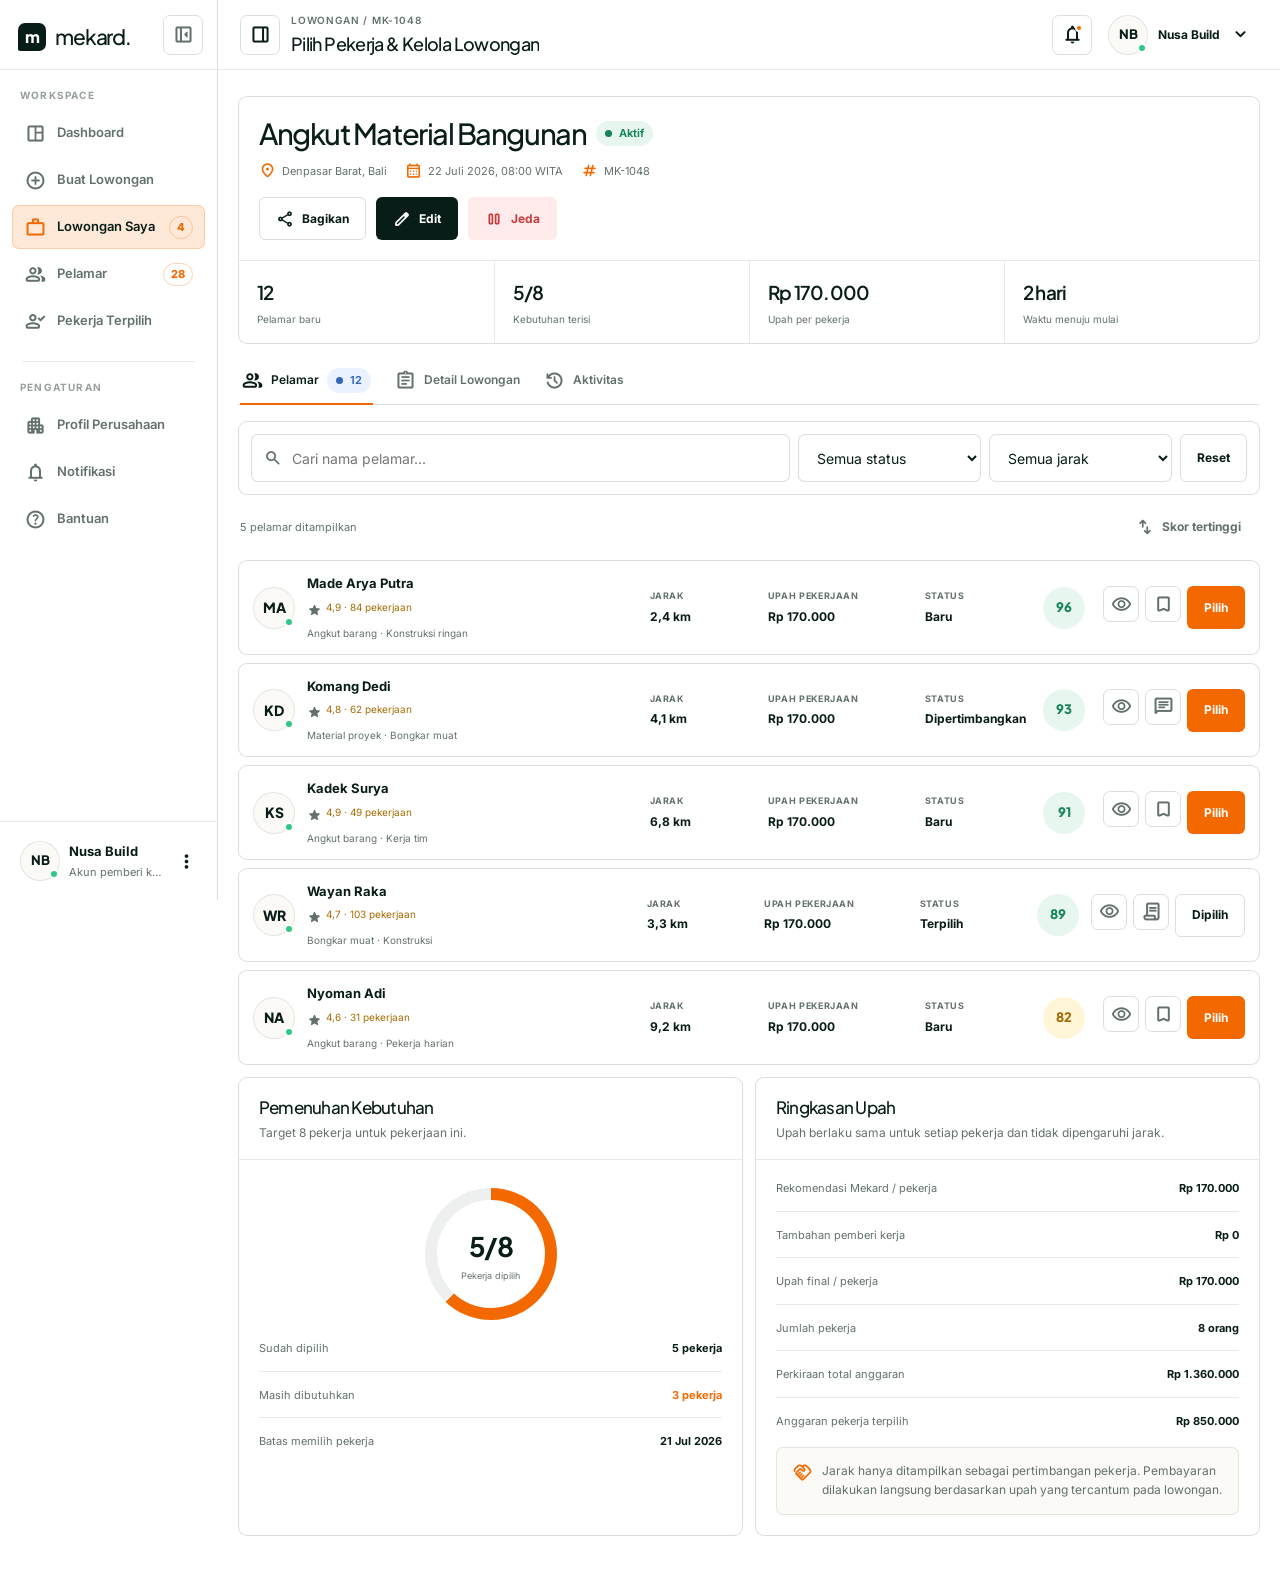
==== commit 52b0818d: "adj: style detail" ====
--- a/employer/jobs/123/index.html
+++ b/employer/jobs/123/index.html
@@ -1,420 +1,376 @@
-<!doctype html>
+<!DOCTYPE html>
+
 <html lang="id">
-  <head>
-    <meta charset="utf-8" />
-    <meta name="viewport" content="width=device-width, initial-scale=1" />
-    <meta name="description" content="Panel employer untuk mengevaluasi pelamar, melihat upah berbasis jarak, dan mengonfirmasi rekrutmen." />
-    <title>Kelola Pelamar & Lowongan | Mekard Employer</title>
-    <link rel="preconnect" href="https://fonts.googleapis.com" />
-    <link rel="preconnect" href="https://fonts.gstatic.com" crossorigin />
-    <link href="https://fonts.googleapis.com/css2?family=Inter:wght@400;500;600;700&family=Plus+Jakarta+Sans:wght@500;600;700&family=Material+Symbols+Rounded:opsz,wght,FILL,GRAD@20..48,400,0,0" rel="stylesheet" />
-    <link rel="stylesheet" href="../../../assets/dashboard.css" />
-  </head>
-  <body data-sidebar="normal">
-    <div class="app-shell">
-      <aside class="sidebar" aria-label="Navigasi pemberi kerja">
-        <div class="sidebar__header">
-          <a class="brand" href="../../dashboard/" aria-label="Mekard Employer">
-            <span class="brand__symbol" aria-hidden="true">m</span>
-            <span class="brand__word">mekard.</span>
-          </a>
-          <button class="sidebar__quick-toggle" type="button" data-sidebar-close aria-label="Perkecil sidebar">
-            <span class="material-symbols-rounded" aria-hidden="true">left_panel_close</span>
-          </button>
-        </div>
-
-        <div class="sidebar__content">
-          <p class="sidebar__label">Workspace</p>
-          <nav class="sidebar__nav">
-            <a class="nav-item" href="../../dashboard/" data-tooltip="Dashboard">
-              <span class="nav-item__icon material-symbols-rounded" aria-hidden="true">space_dashboard</span>
-              <span class="nav-item__text">Dashboard</span>
-            </a>
-            <a class="nav-item" href="../create/" data-tooltip="Buat Lowongan">
-              <span class="nav-item__icon material-symbols-rounded" aria-hidden="true">add_circle</span>
-              <span class="nav-item__text">Buat Lowongan</span>
-            </a>
-            <a class="nav-item is-active" href="./" data-tooltip="Lowongan Saya">
-              <span class="nav-item__icon material-symbols-rounded" aria-hidden="true">work</span>
-              <span class="nav-item__text">Lowongan Saya</span>
-              <span class="nav-item__badge">4</span>
-            </a>
-            <a class="nav-item" href="#applicants" data-tooltip="Pelamar">
-              <span class="nav-item__icon material-symbols-rounded" aria-hidden="true">group</span>
-              <span class="nav-item__text">Pelamar</span>
-              <span class="nav-item__badge">28</span>
-            </a>
-            <a class="nav-item" href="#" data-tooltip="Kontrak">
-              <span class="nav-item__icon material-symbols-rounded" aria-hidden="true">description</span>
-              <span class="nav-item__text">Kontrak</span>
-            </a>
-            <a class="nav-item" href="#" data-tooltip="Pembayaran">
-              <span class="nav-item__icon material-symbols-rounded" aria-hidden="true">account_balance_wallet</span>
-              <span class="nav-item__text">Pembayaran</span>
-            </a>
-          </nav>
-
-          <div class="sidebar__divider"></div>
-          <p class="sidebar__label">Pengaturan</p>
-          <nav class="sidebar__nav">
-            <a class="nav-item" href="#" data-tooltip="Profil Perusahaan">
-              <span class="nav-item__icon material-symbols-rounded" aria-hidden="true">apartment</span>
-              <span class="nav-item__text">Profil Perusahaan</span>
-            </a>
-            <a class="nav-item" href="#" data-tooltip="Notifikasi">
-              <span class="nav-item__icon material-symbols-rounded" aria-hidden="true">notifications</span>
-              <span class="nav-item__text">Notifikasi</span>
-            </a>
-            <a class="nav-item" href="#" data-tooltip="Bantuan">
-              <span class="nav-item__icon material-symbols-rounded" aria-hidden="true">help</span>
-              <span class="nav-item__text">Bantuan</span>
-            </a>
-          </nav>
-        </div>
-
-        <div class="sidebar__footer">
-          <a class="sidebar-profile" href="#profil">
-            <span class="avatar">NB</span>
-            <span class="sidebar-profile__copy"><strong>Nusa Build</strong><span>Akun pemberi kerja</span></span>
-            <span class="material-symbols-rounded" aria-hidden="true">more_vert</span>
-          </a>
-        </div>
-      </aside>
-
-      <div class="mobile-overlay" data-mobile-overlay aria-hidden="true"></div>
-
-      <div class="main-shell">
-        <header class="topbar">
-          <div class="topbar__left">
-            <button class="icon-button sidebar-state-button" type="button" data-sidebar-cycle aria-label="Ganti tampilan sidebar" title="Ganti tampilan sidebar">
-              <span class="material-symbols-rounded" aria-hidden="true">dock_to_left</span>
+<head>
+<meta charset="utf-8"/>
+<meta content="width=device-width, initial-scale=1" name="viewport"/>
+<meta content="Halaman pemberi kerja untuk mengelola lowongan, memilih pekerja, dan melihat upah per pekerja yang transparan." name="description"/>
+<title>Pilih Pekerja &amp; Kelola Lowongan | Mekard Pemberi Kerja</title>
+<link href="https://fonts.googleapis.com" rel="preconnect"/>
+<link crossorigin="" href="https://fonts.gstatic.com" rel="preconnect"/>
+<link href="https://fonts.googleapis.com/css2?family=Inter:wght@400;500;600;700&amp;family=Plus+Jakarta+Sans:wght@500;600;700&amp;family=Material+Symbols+Rounded:opsz,wght,FILL,GRAD@20..48,400,0,0" rel="stylesheet"/>
+<link href="../../../assets/dashboard.css" rel="stylesheet"/>
+</head>
+<body data-sidebar="normal">
+<div class="app-shell">
+<aside aria-label="Navigasi pemberi kerja" class="sidebar">
+<div class="sidebar__header">
+<a aria-label="Mekard, buka dashboard pemberi kerja" class="brand" href="../../dashboard/"><span aria-hidden="true" class="brand__symbol">m</span><span class="brand__word">mekard.</span></a>
+<button aria-label="Perkecil sidebar" class="sidebar__quick-toggle" data-sidebar-close="" type="button">
+<span aria-hidden="true" class="material-symbols-rounded">left_panel_close</span>
+</button>
+</div>
+<div class="sidebar__content">
+<p class="sidebar__label">Workspace</p>
+<nav class="sidebar__nav">
+<a class="nav-item" data-tooltip="Dashboard" href="../../dashboard/">
+<span aria-hidden="true" class="nav-item__icon material-symbols-rounded">space_dashboard</span>
+<span class="nav-item__text">Dashboard</span>
+</a>
+<a class="nav-item" data-tooltip="Buat Lowongan" href="../create/">
+<span aria-hidden="true" class="nav-item__icon material-symbols-rounded">add_circle</span>
+<span class="nav-item__text">Buat Lowongan</span>
+</a>
+<a class="nav-item is-active" data-tooltip="Lowongan Saya" href="./">
+<span aria-hidden="true" class="nav-item__icon material-symbols-rounded">work</span>
+<span class="nav-item__text">Lowongan Saya</span>
+<span class="nav-item__badge">4</span>
+</a>
+<a class="nav-item" data-tooltip="Pelamar" href="#applicants">
+<span aria-hidden="true" class="nav-item__icon material-symbols-rounded">group</span>
+<span class="nav-item__text">Pelamar</span>
+<span class="nav-item__badge">28</span>
+</a>
+<a class="nav-item" data-tooltip="Pekerja Terpilih" href="#applicants">
+<span aria-hidden="true" class="nav-item__icon material-symbols-rounded">person_check</span>
+<span class="nav-item__text">Pekerja Terpilih</span>
+</a>
+</nav>
+<div class="sidebar__divider"></div>
+<p class="sidebar__label">Pengaturan</p>
+<nav class="sidebar__nav">
+<a class="nav-item" data-tooltip="Profil Perusahaan" href="#">
+<span aria-hidden="true" class="nav-item__icon material-symbols-rounded">apartment</span>
+<span class="nav-item__text">Profil Perusahaan</span>
+</a>
+<a class="nav-item" data-tooltip="Notifikasi" href="#">
+<span aria-hidden="true" class="nav-item__icon material-symbols-rounded">notifications</span>
+<span class="nav-item__text">Notifikasi</span>
+</a>
+<a class="nav-item" data-tooltip="Bantuan" href="#">
+<span aria-hidden="true" class="nav-item__icon material-symbols-rounded">help</span>
+<span class="nav-item__text">Bantuan</span>
+</a>
+</nav>
+</div>
+<div class="sidebar__footer">
+<a class="sidebar-profile" href="#profil">
+<span class="avatar">NB</span>
+<span class="sidebar-profile__copy"><strong>Nusa Build</strong><span>Akun pemberi kerja</span></span>
+<span aria-hidden="true" class="material-symbols-rounded">more_vert</span>
+</a>
+</div>
+</aside>
+<div aria-hidden="true" class="mobile-overlay" data-mobile-overlay=""></div>
+<div class="main-shell">
+<header class="topbar">
+<div class="topbar__left">
+<button aria-label="Ganti tampilan sidebar" class="icon-button sidebar-state-button" data-sidebar-cycle="" title="Ganti tampilan sidebar" type="button">
+<span aria-hidden="true" class="material-symbols-rounded">dock_to_left</span>
+</button>
+<div class="page-heading">
+<span class="page-heading__eyebrow">Lowongan / MK-1048</span>
+<h1>Pilih Pekerja &amp; Kelola Lowongan</h1>
+</div>
+</div>
+<div class="topbar__right">
+<label class="topbar-search">
+<span aria-hidden="true" class="material-symbols-rounded">search</span>
+<span class="sr-only">Cari pelamar</span>
+<input data-applicant-search="" placeholder="Cari pelamar..." type="search"/>
+</label>
+<button aria-label="Notifikasi" class="icon-button notification-dot" data-demo-action="" data-demo-message="12 pelamar baru untuk lowongan ini." data-demo-title="Notifikasi" type="button">
+<span aria-hidden="true" class="material-symbols-rounded">notifications</span>
+</button>
+<button aria-label="Buka profil" class="header-profile" type="button">
+<span class="avatar">NB</span>
+<span class="header-profile__copy"><strong>Nusa Build</strong><span>Pemberi kerja terverifikasi</span></span>
+<span aria-hidden="true" class="material-symbols-rounded">expand_more</span>
+</button>
+</div>
+</header>
+<main class="app-content" id="main-content">
+<section aria-labelledby="job-title" class="card job-hero">
+<div class="job-hero__top">
+<div>
+<div class="job-hero__title-row">
+<h2 id="job-title">Angkut Material Bangunan</h2>
+<span class="status status--active">Aktif</span>
+</div>
+<div class="job-hero__meta">
+<span><span aria-hidden="true" class="material-symbols-rounded">location_on</span> Denpasar Barat, Bali</span>
+<span><span aria-hidden="true" class="material-symbols-rounded">calendar_month</span> 22 Juli 2026, 08:00 WITA</span>
+<span><span aria-hidden="true" class="material-symbols-rounded">tag</span> MK-1048</span>
+</div>
+</div>
+<div class="content-header__actions">
+<button class="button button--outline" data-demo-action="" data-demo-message="Tautan lowongan siap dibagikan." data-demo-title="Tautan disalin" type="button">
+<span aria-hidden="true" class="material-symbols-rounded">share</span> Bagikan
+                </button>
+<a class="button button--dark" href="../create/">
+<span aria-hidden="true" class="material-symbols-rounded">edit</span> Edit
+                </a>
+<button class="button button--danger" data-demo-action="" data-demo-message="Lowongan tidak menerima pelamar baru sementara waktu." data-demo-title="Lowongan dijeda" type="button">
+<span aria-hidden="true" class="material-symbols-rounded">pause</span> Jeda
+                </button>
+</div>
+</div>
+<div class="job-hero__stats">
+<div class="job-hero__stat"><strong>12</strong><span>Pelamar baru</span></div>
+<div class="job-hero__stat"><strong data-current="5" data-quota-value="" data-total="8">5/8</strong><span>Kebutuhan terisi</span></div>
+<div class="job-hero__stat"><strong data-job-wage="">Rp 170.000</strong><span>Upah per pekerja</span></div>
+<div class="job-hero__stat"><strong>2 hari</strong><span>Waktu menuju mulai</span></div>
+</div>
+</section>
+<nav aria-label="Navigasi detail lowongan" class="card tabs" data-tabs="job-detail">
+<button aria-selected="true" class="tab-button is-active" data-tab-target="applicants-panel" role="tab" type="button">
+<span aria-hidden="true" class="material-symbols-rounded">group</span> Pelamar <span class="status status--info">12</span>
+</button>
+<button aria-selected="false" class="tab-button" data-tab-target="detail-panel" role="tab" type="button">
+<span aria-hidden="true" class="material-symbols-rounded">assignment</span> Detail Lowongan
             </button>
-            <div class="page-heading">
-              <span class="page-heading__eyebrow">Lowongan / MK-1048</span>
-              <h1>Kelola Pelamar & Lowongan</h1>
-            </div>
-          </div>
-          <div class="topbar__right">
-            <label class="topbar-search">
-              <span class="material-symbols-rounded" aria-hidden="true">search</span>
-              <span class="sr-only">Cari pelamar</span>
-              <input type="search" placeholder="Cari pelamar..." data-applicant-search />
-            </label>
-            <button class="icon-button notification-dot" type="button" aria-label="Notifikasi" data-demo-action data-demo-title="Notifikasi" data-demo-message="12 pelamar baru untuk lowongan ini.">
-              <span class="material-symbols-rounded" aria-hidden="true">notifications</span>
+<button aria-selected="false" class="tab-button" data-tab-target="activity-panel" role="tab" type="button">
+<span aria-hidden="true" class="material-symbols-rounded">history</span> Aktivitas
             </button>
-            <button class="header-profile" type="button" aria-label="Buka profil">
-              <span class="avatar">NB</span>
-              <span class="header-profile__copy"><strong>Nusa Build</strong><span>Pemberi kerja terverifikasi</span></span>
-              <span class="material-symbols-rounded" aria-hidden="true">expand_more</span>
-            </button>
-          </div>
-        </header>
-
-        <main class="app-content" id="main-content">
-          <section class="card job-hero" aria-labelledby="job-title">
-            <div class="job-hero__top">
-              <div>
-                <div class="job-hero__title-row">
-                  <h2 id="job-title">Angkut Material Bangunan</h2>
-                  <span class="status status--active">Aktif</span>
-                </div>
-                <div class="job-hero__meta">
-                  <span><span class="material-symbols-rounded" aria-hidden="true">location_on</span> Denpasar Barat, Bali</span>
-                  <span><span class="material-symbols-rounded" aria-hidden="true">calendar_month</span> 22 Juli 2026, 08:00 WITA</span>
-                  <span><span class="material-symbols-rounded" aria-hidden="true">tag</span> MK-1048</span>
-                </div>
-              </div>
-              <div class="content-header__actions">
-                <button class="button button--outline" type="button" data-demo-action data-demo-title="Tautan disalin" data-demo-message="Tautan lowongan siap dibagikan.">
-                  <span class="material-symbols-rounded" aria-hidden="true">share</span> Bagikan
-                </button>
-                <a class="button button--dark" href="../create/">
-                  <span class="material-symbols-rounded" aria-hidden="true">edit</span> Edit
-                </a>
-                <button class="button button--danger" type="button" data-demo-action data-demo-title="Lowongan dijeda" data-demo-message="Lowongan tidak menerima pelamar baru sementara waktu.">
-                  <span class="material-symbols-rounded" aria-hidden="true">pause</span> Jeda
-                </button>
-              </div>
-            </div>
-            <div class="job-hero__stats">
-              <div class="job-hero__stat"><strong>12</strong><span>Pelamar baru</span></div>
-              <div class="job-hero__stat"><strong data-quota-value data-current="5" data-total="8">5/8</strong><span>Kuota terisi</span></div>
-              <div class="job-hero__stat"><strong>Rp 150.000</strong><span>Upah dasar / pekerja</span></div>
-              <div class="job-hero__stat"><strong>2 hari</strong><span>Waktu menuju mulai</span></div>
-            </div>
-          </section>
-
-          <nav class="card tabs" data-tabs="job-detail" aria-label="Navigasi detail lowongan">
-            <button class="tab-button is-active" type="button" role="tab" aria-selected="true" data-tab-target="applicants-panel">
-              <span class="material-symbols-rounded" aria-hidden="true">group</span> Pelamar <span class="status status--info">12</span>
-            </button>
-            <button class="tab-button" type="button" role="tab" aria-selected="false" data-tab-target="detail-panel">
-              <span class="material-symbols-rounded" aria-hidden="true">assignment</span> Detail Lowongan
-            </button>
-            <button class="tab-button" type="button" role="tab" aria-selected="false" data-tab-target="activity-panel">
-              <span class="material-symbols-rounded" aria-hidden="true">history</span> Aktivitas
-            </button>
-          </nav>
-
-          <section class="tab-panel is-active" id="applicants-panel" data-tab-group="job-detail" aria-labelledby="applicants">
-            <div class="applicants-layout">
-              <div>
-                <div class="card filter-bar">
-                  <label class="filter-input">
-                    <span class="material-symbols-rounded" aria-hidden="true">search</span>
-                    <span class="sr-only">Cari nama pelamar</span>
-                    <input class="input" type="search" placeholder="Cari nama pelamar..." data-applicant-search />
-                  </label>
-                  <label>
-                    <span class="sr-only">Filter status</span>
-                    <select class="select" data-applicant-status>
-                      <option value="all">Semua status</option>
-                      <option value="new">Baru</option>
-                      <option value="shortlisted">Dipilih</option>
-                      <option value="hired">Direkrut</option>
-                    </select>
-                  </label>
-                  <label>
-                    <span class="sr-only">Filter jarak</span>
-                    <select class="select" data-applicant-distance>
-                      <option value="999">Semua jarak</option>
-                      <option value="3">Maks. 3 km</option>
-                      <option value="5">Maks. 5 km</option>
-                      <option value="10">Maks. 10 km</option>
-                    </select>
-                  </label>
-                  <button class="button button--outline" type="button" data-reset-filter>Reset</button>
-                </div>
-
-                <div class="inline-actions" style="justify-content: space-between; margin: 0 2px 12px">
-                  <span class="muted" style="font-size: 11px" data-applicant-result>5 pelamar ditampilkan</span>
-                  <button class="button button--ghost button--small" type="button" data-demo-action data-demo-title="Urutan diperbarui" data-demo-message="Pelamar diurutkan berdasarkan skor kecocokan.">
-                    <span class="material-symbols-rounded" aria-hidden="true">swap_vert</span> Skor tertinggi
+</nav>
+<section aria-labelledby="applicants" class="tab-panel is-active" data-tab-group="job-detail" id="applicants-panel">
+<div class="applicants-layout">
+<div>
+<div class="card filter-bar">
+<label class="filter-input">
+<span aria-hidden="true" class="material-symbols-rounded">search</span>
+<span class="sr-only">Cari nama pelamar</span>
+<input class="input" data-applicant-search="" placeholder="Cari nama pelamar..." type="search"/>
+</label>
+<label>
+<span class="sr-only">Filter status</span>
+<select class="select" data-applicant-status="">
+<option value="all">Semua status</option>
+<option value="new">Baru</option>
+<option value="shortlisted">Dipertimbangkan</option>
+<option value="hired">Terpilih</option>
+</select>
+</label>
+<label>
+<span class="sr-only">Filter jarak</span>
+<select class="select" data-applicant-distance="">
+<option value="999">Semua jarak</option>
+<option value="3">Maks. 3 km</option>
+<option value="5">Maks. 5 km</option>
+<option value="10">Maks. 10 km</option>
+</select>
+</label>
+<button class="button button--outline" data-reset-filter="" type="button">Reset</button>
+</div>
+<div class="inline-actions" style="justify-content: space-between; margin: 0 2px 12px">
+<span class="muted" data-applicant-result="" style="font-size: 11px">5 pelamar ditampilkan</span>
+<button class="button button--ghost button--small" data-demo-action="" data-demo-message="Pelamar diurutkan berdasarkan skor kecocokan." data-demo-title="Urutan diperbarui" type="button">
+<span aria-hidden="true" class="material-symbols-rounded">swap_vert</span> Skor tertinggi
                   </button>
-                </div>
-
-                <div class="applicant-list" id="applicants">
-                  <article class="applicant-card" data-applicant-card data-name="Made Arya Putra" data-status="new" data-distance="2.4" data-wage="Rp 156.000">
-                    <div class="applicant-person">
-                      <span class="avatar">MA</span>
-                      <div class="applicant-person__copy">
-                        <strong>Made Arya Putra</strong>
-                        <span class="rating"><span class="material-symbols-rounded" aria-hidden="true">star</span> 4,9 · 84 pekerjaan</span>
-                        <span>Angkut barang · Konstruksi ringan</span>
-                      </div>
-                    </div>
-                    <div class="applicant-fact"><span>Jarak</span><strong>2,4 km</strong></div>
-                    <div class="applicant-fact"><span>Upah jarak</span><strong>Rp 156.000</strong></div>
-                    <div class="applicant-fact"><span>Status</span><strong data-applicant-status-label>Baru</strong></div>
-                    <span class="score" title="Skor kecocokan">96</span>
-                    <div class="applicant-actions">
-                      <button class="icon-button" type="button" aria-label="Lihat profil" data-demo-action data-demo-title="Profil dibuka" data-demo-message="Profil Made Arya Putra ditampilkan."><span class="material-symbols-rounded" aria-hidden="true">visibility</span></button>
-                      <button class="icon-button" type="button" aria-label="Simpan kandidat" data-demo-action data-demo-title="Kandidat disimpan" data-demo-message="Made Arya Putra masuk shortlist."><span class="material-symbols-rounded" aria-hidden="true">bookmark</span></button>
-                      <button class="button button--primary button--small" type="button" data-hire-applicant>Rekrut</button>
-                    </div>
-                  </article>
-
-                  <article class="applicant-card" data-applicant-card data-name="Komang Dedi" data-status="shortlisted" data-distance="4.1" data-wage="Rp 160.000">
-                    <div class="applicant-person">
-                      <span class="avatar">KD</span>
-                      <div class="applicant-person__copy">
-                        <strong>Komang Dedi</strong>
-                        <span class="rating"><span class="material-symbols-rounded" aria-hidden="true">star</span> 4,8 · 62 pekerjaan</span>
-                        <span>Material proyek · Bongkar muat</span>
-                      </div>
-                    </div>
-                    <div class="applicant-fact"><span>Jarak</span><strong>4,1 km</strong></div>
-                    <div class="applicant-fact"><span>Upah jarak</span><strong>Rp 160.000</strong></div>
-                    <div class="applicant-fact"><span>Status</span><strong data-applicant-status-label>Dipilih</strong></div>
-                    <span class="score">93</span>
-                    <div class="applicant-actions">
-                      <button class="icon-button" type="button" aria-label="Lihat profil" data-demo-action data-demo-title="Profil dibuka" data-demo-message="Profil Komang Dedi ditampilkan."><span class="material-symbols-rounded" aria-hidden="true">visibility</span></button>
-                      <button class="icon-button" type="button" aria-label="Kirim pesan" data-demo-action data-demo-title="Pesan dibuka" data-demo-message="Ruang percakapan dengan Komang Dedi dibuka."><span class="material-symbols-rounded" aria-hidden="true">chat</span></button>
-                      <button class="button button--primary button--small" type="button" data-hire-applicant>Rekrut</button>
-                    </div>
-                  </article>
-
-                  <article class="applicant-card" data-applicant-card data-name="Kadek Surya" data-status="new" data-distance="6.8" data-wage="Rp 165.000">
-                    <div class="applicant-person">
-                      <span class="avatar">KS</span>
-                      <div class="applicant-person__copy">
-                        <strong>Kadek Surya</strong>
-                        <span class="rating"><span class="material-symbols-rounded" aria-hidden="true">star</span> 4,9 · 49 pekerjaan</span>
-                        <span>Angkut barang · Kerja tim</span>
-                      </div>
-                    </div>
-                    <div class="applicant-fact"><span>Jarak</span><strong>6,8 km</strong></div>
-                    <div class="applicant-fact"><span>Upah jarak</span><strong>Rp 165.000</strong></div>
-                    <div class="applicant-fact"><span>Status</span><strong data-applicant-status-label>Baru</strong></div>
-                    <span class="score">91</span>
-                    <div class="applicant-actions">
-                      <button class="icon-button" type="button" aria-label="Lihat profil" data-demo-action data-demo-title="Profil dibuka" data-demo-message="Profil Kadek Surya ditampilkan."><span class="material-symbols-rounded" aria-hidden="true">visibility</span></button>
-                      <button class="icon-button" type="button" aria-label="Simpan kandidat" data-demo-action data-demo-title="Kandidat disimpan" data-demo-message="Kadek Surya masuk shortlist."><span class="material-symbols-rounded" aria-hidden="true">bookmark</span></button>
-                      <button class="button button--primary button--small" type="button" data-hire-applicant>Rekrut</button>
-                    </div>
-                  </article>
-
-                  <article class="applicant-card" data-applicant-card data-name="Wayan Raka" data-status="hired" data-distance="3.3" data-wage="Rp 158.000">
-                    <div class="applicant-person">
-                      <span class="avatar">WR</span>
-                      <div class="applicant-person__copy">
-                        <strong>Wayan Raka</strong>
-                        <span class="rating"><span class="material-symbols-rounded" aria-hidden="true">star</span> 4,7 · 103 pekerjaan</span>
-                        <span>Bongkar muat · Konstruksi</span>
-                      </div>
-                    </div>
-                    <div class="applicant-fact"><span>Jarak</span><strong>3,3 km</strong></div>
-                    <div class="applicant-fact"><span>Upah jarak</span><strong>Rp 158.000</strong></div>
-                    <div class="applicant-fact"><span>Status</span><strong data-applicant-status-label>Direkrut</strong></div>
-                    <span class="score">89</span>
-                    <div class="applicant-actions">
-                      <button class="icon-button" type="button" aria-label="Lihat profil" data-demo-action data-demo-title="Profil dibuka" data-demo-message="Profil Wayan Raka ditampilkan."><span class="material-symbols-rounded" aria-hidden="true">visibility</span></button>
-                      <button class="icon-button" type="button" aria-label="Buka kontrak" data-demo-action data-demo-title="Kontrak dibuka" data-demo-message="Kontrak digital Wayan Raka ditampilkan."><span class="material-symbols-rounded" aria-hidden="true">description</span></button>
-                      <button class="button button--outline button--small" type="button" disabled>Direkrut</button>
-                    </div>
-                  </article>
-
-                  <article class="applicant-card" data-applicant-card data-name="Nyoman Adi" data-status="new" data-distance="9.2" data-wage="Rp 170.000">
-                    <div class="applicant-person">
-                      <span class="avatar">NA</span>
-                      <div class="applicant-person__copy">
-                        <strong>Nyoman Adi</strong>
-                        <span class="rating"><span class="material-symbols-rounded" aria-hidden="true">star</span> 4,6 · 31 pekerjaan</span>
-                        <span>Angkut barang · Pekerja harian</span>
-                      </div>
-                    </div>
-                    <div class="applicant-fact"><span>Jarak</span><strong>9,2 km</strong></div>
-                    <div class="applicant-fact"><span>Upah jarak</span><strong>Rp 170.000</strong></div>
-                    <div class="applicant-fact"><span>Status</span><strong data-applicant-status-label>Baru</strong></div>
-                    <span class="score score--medium">82</span>
-                    <div class="applicant-actions">
-                      <button class="icon-button" type="button" aria-label="Lihat profil" data-demo-action data-demo-title="Profil dibuka" data-demo-message="Profil Nyoman Adi ditampilkan."><span class="material-symbols-rounded" aria-hidden="true">visibility</span></button>
-                      <button class="icon-button" type="button" aria-label="Simpan kandidat" data-demo-action data-demo-title="Kandidat disimpan" data-demo-message="Nyoman Adi masuk shortlist."><span class="material-symbols-rounded" aria-hidden="true">bookmark</span></button>
-                      <button class="button button--primary button--small" type="button" data-hire-applicant>Rekrut</button>
-                    </div>
-                  </article>
-                </div>
-              </div>
-
-              <aside>
-                <article class="card">
-                  <header class="card__header">
-                    <div class="card__header-copy"><h3 class="card-title">Pemenuhan Kuota</h3><p>Target 8 pekerja terkonfirmasi.</p></div>
-                  </header>
-                  <div class="card__body">
-                    <div class="quota-ring" data-quota-ring>
-                      <div class="quota-ring__copy"><strong data-quota-value data-current="5" data-total="8">5/8</strong><span>Pekerja direkrut</span></div>
-                    </div>
-                    <div class="summary-list">
-                      <div class="summary-row"><span>Sudah direkrut</span><strong>5 pekerja</strong></div>
-                      <div class="summary-row"><span>Masih dibutuhkan</span><strong class="text-orange">3 pekerja</strong></div>
-                      <div class="summary-row"><span>Batas rekrutmen</span><strong>21 Jul 2026</strong></div>
-                    </div>
-                  </div>
-                </article>
-
-                <article class="card" style="margin-top: 18px">
-                  <header class="card__header">
-                    <div class="card__header-copy"><h3 class="card-title">Ringkasan Upah</h3><p>Termasuk penyesuaian jarak kandidat.</p></div>
-                  </header>
-                  <div class="card__body">
-                    <div class="summary-list">
-                      <div class="summary-row"><span>Upah dasar</span><strong>Rp 150.000</strong></div>
-                      <div class="summary-row"><span>Rata-rata kompensasi jarak</span><strong>Rp 9.800</strong></div>
-                      <div class="summary-row"><span>Estimasi total 8 pekerja</span><strong>Rp 1.278.400</strong></div>
-                      <div class="summary-row"><span>Saldo employer</span><strong class="text-orange">Rp 2.450.000</strong></div>
-                    </div>
-                    <button class="button button--dark" style="width: 100%; margin-top: 18px" type="button" data-demo-action data-demo-title="Saldo diamankan" data-demo-message="Dana lowongan sudah dialokasikan ke escrow Mekard.">
-                      <span class="material-symbols-rounded" aria-hidden="true">lock</span> Amankan Dana
-                    </button>
-                  </div>
-                </article>
-              </aside>
-            </div>
-          </section>
-
-          <section class="tab-panel" id="detail-panel" data-tab-group="job-detail">
-            <div class="detail-grid">
-              <article class="card detail-block">
-                <header class="card__header"><div class="card__header-copy"><h3 class="card-title">Deskripsi Pekerjaan</h3><p>Informasi yang ditampilkan kepada pekerja.</p></div></header>
-                <div class="card__body"><p>Memindahkan semen, pasir, bata, dan material ringan dari area bongkar menuju tempat penyimpanan proyek. Pekerja mengikuti arahan mandor, menjaga area tetap aman, dan menggunakan alat pelindung yang disediakan.</p></div>
-              </article>
-              <article class="card detail-block">
-                <header class="card__header"><div class="card__header-copy"><h3 class="card-title">Spesifikasi</h3><p>Parameter kalkulasi dan pelaksanaan.</p></div></header>
-                <div class="card__body">
-                  <div class="detail-list">
-                    <div><span>Kategori</span><strong>Angkut & Pindahan</strong></div>
-                    <div><span>Keterampilan</span><strong>Terampil</strong></div>
-                    <div><span>Durasi</span><strong>5 jam</strong></div>
-                    <div><span>Risiko</span><strong>Sedang</strong></div>
-                    <div><span>Jadwal</span><strong>Normal</strong></div>
-                    <div><span>APD</span><strong>Disediakan</strong></div>
-                  </div>
-                </div>
-              </article>
-              <article class="card detail-block">
-                <header class="card__header"><div class="card__header-copy"><h3 class="card-title">Lokasi Kerja</h3><p>Area kerja dan instruksi kedatangan.</p></div></header>
-                <div class="card__body"><p>Jl. Mahendradata No. 18, Denpasar Barat, Bali. Masuk melalui gerbang proyek sebelah utara dan lapor kepada petugas keamanan sebelum menuju area bongkar.</p></div>
-              </article>
-              <article class="card detail-block">
-                <header class="card__header"><div class="card__header-copy"><h3 class="card-title">Kebijakan Pembayaran</h3><p>Ringkasan pencairan dana.</p></div></header>
-                <div class="card__body"><p>Dana diamankan sebelum pekerjaan dimulai. Pencairan dilakukan setelah employer mengonfirmasi pekerjaan selesai atau otomatis dalam 24 jam bila tidak ada sengketa.</p></div>
-              </article>
-            </div>
-          </section>
-
-          <section class="tab-panel" id="activity-panel" data-tab-group="job-detail">
-            <article class="card">
-              <header class="card__header"><div class="card__header-copy"><h3 class="card-title">Aktivitas Lowongan</h3><p>Riwayat perubahan dan interaksi terbaru.</p></div></header>
-              <div class="card__body timeline">
-                <div class="timeline-item">
-                  <span class="timeline-item__icon"><span class="material-symbols-rounded" aria-hidden="true">person_add</span></span>
-                  <div class="timeline-item__copy"><strong>Made Arya Putra melamar</strong><span>Skor kecocokan 96 dan jarak 2,4 km.</span></div>
-                  <time>18:42</time>
-                </div>
-                <div class="timeline-item">
-                  <span class="timeline-item__icon"><span class="material-symbols-rounded" aria-hidden="true">payments</span></span>
-                  <div class="timeline-item__copy"><strong>Rekomendasi upah diperbarui</strong><span>Kompensasi jarak menyesuaikan lokasi pelamar terbaru.</span></div>
-                  <time>17:10</time>
-                </div>
-                <div class="timeline-item">
-                  <span class="timeline-item__icon"><span class="material-symbols-rounded" aria-hidden="true">group_add</span></span>
-                  <div class="timeline-item__copy"><strong>Wayan Raka direkrut</strong><span>Kontrak digital diterbitkan dan menunggu tanda tangan.</span></div>
-                  <time>14:25</time>
-                </div>
-                <div class="timeline-item">
-                  <span class="timeline-item__icon"><span class="material-symbols-rounded" aria-hidden="true">publish</span></span>
-                  <div class="timeline-item__copy"><strong>Lowongan dipublikasikan</strong><span>Lowongan tersedia untuk pekerja di radius 15 km.</span></div>
-                  <time>19 Jul</time>
-                </div>
-              </div>
-            </article>
-          </section>
-        </main>
-      </div>
-    </div>
-
-    <div class="modal-backdrop" data-modal-backdrop hidden>
-      <section class="modal" role="dialog" aria-modal="true" aria-labelledby="hire-modal-title">
-        <div class="modal__body">
-          <span class="modal__icon material-symbols-rounded" aria-hidden="true">person_check</span>
-          <h2 id="hire-modal-title">Konfirmasi rekrutmen</h2>
-          <p>Anda akan merekrut <strong data-modal-name>Pelamar</strong>. Kontrak digital akan dibuat dan kuota lowongan diperbarui setelah konfirmasi.</p>
-          <div class="modal__summary">
-            <div><span>Upah kandidat</span><strong data-modal-wage>—</strong></div>
-            <div><span>Jarak ke lokasi</span><strong data-modal-distance>—</strong></div>
-            <div><span>Status dana</span><strong class="text-orange">Saldo tersedia</strong></div>
-          </div>
-        </div>
-        <footer class="modal__footer">
-          <button class="button button--outline" type="button" data-modal-close>Batal</button>
-          <button class="button button--primary" type="button" data-confirm-hire><span class="material-symbols-rounded" aria-hidden="true">check</span> Konfirmasi Rekrut</button>
-        </footer>
-      </section>
-    </div>
-
-    <div class="toast-region" data-toast-region aria-live="polite"></div>
-    <script src="../../../assets/dashboard.js"></script>
-  </body>
+</div>
+<div class="applicant-list" id="applicants">
+<article class="applicant-card" data-applicant-card="" data-distance="2.4" data-name="Made Arya Putra" data-status="new" data-wage="Rp 170.000">
+<div class="applicant-person">
+<span class="avatar">MA</span>
+<div class="applicant-person__copy">
+<strong>Made Arya Putra</strong>
+<span class="rating"><span aria-hidden="true" class="material-symbols-rounded">star</span> 4,9 · 84 pekerjaan</span>
+<span>Angkut barang · Konstruksi ringan</span>
+</div>
+</div>
+<div class="applicant-fact"><span>Jarak</span><strong>2,4 km</strong></div>
+<div class="applicant-fact"><span>Upah pekerjaan</span><strong>Rp 170.000</strong></div>
+<div class="applicant-fact"><span>Status</span><strong data-applicant-status-label="">Baru</strong></div>
+<span class="score" title="Skor kecocokan">96</span>
+<div class="applicant-actions">
+<button aria-label="Lihat profil" class="icon-button" data-demo-action="" data-demo-message="Profil Made Arya Putra ditampilkan." data-demo-title="Profil dibuka" type="button"><span aria-hidden="true" class="material-symbols-rounded">visibility</span></button>
+<button aria-label="Simpan pelamar" class="icon-button" data-demo-action="" data-demo-message="Made Arya Putra masuk daftar pilihan." data-demo-title="Pelamar disimpan" type="button"><span aria-hidden="true" class="material-symbols-rounded">bookmark</span></button>
+<button class="button button--primary button--small" data-hire-applicant="" type="button">Pilih</button>
+</div>
+</article>
+<article class="applicant-card" data-applicant-card="" data-distance="4.1" data-name="Komang Dedi" data-status="shortlisted" data-wage="Rp 170.000">
+<div class="applicant-person">
+<span class="avatar">KD</span>
+<div class="applicant-person__copy">
+<strong>Komang Dedi</strong>
+<span class="rating"><span aria-hidden="true" class="material-symbols-rounded">star</span> 4,8 · 62 pekerjaan</span>
+<span>Material proyek · Bongkar muat</span>
+</div>
+</div>
+<div class="applicant-fact"><span>Jarak</span><strong>4,1 km</strong></div>
+<div class="applicant-fact"><span>Upah pekerjaan</span><strong>Rp 170.000</strong></div>
+<div class="applicant-fact"><span>Status</span><strong data-applicant-status-label="">Dipertimbangkan</strong></div>
+<span class="score">93</span>
+<div class="applicant-actions">
+<button aria-label="Lihat profil" class="icon-button" data-demo-action="" data-demo-message="Profil Komang Dedi ditampilkan." data-demo-title="Profil dibuka" type="button"><span aria-hidden="true" class="material-symbols-rounded">visibility</span></button>
+<button aria-label="Kirim pesan" class="icon-button" data-demo-action="" data-demo-message="Ruang percakapan dengan Komang Dedi dibuka." data-demo-title="Pesan dibuka" type="button"><span aria-hidden="true" class="material-symbols-rounded">chat</span></button>
+<button class="button button--primary button--small" data-hire-applicant="" type="button">Pilih</button>
+</div>
+</article>
+<article class="applicant-card" data-applicant-card="" data-distance="6.8" data-name="Kadek Surya" data-status="new" data-wage="Rp 170.000">
+<div class="applicant-person">
+<span class="avatar">KS</span>
+<div class="applicant-person__copy">
+<strong>Kadek Surya</strong>
+<span class="rating"><span aria-hidden="true" class="material-symbols-rounded">star</span> 4,9 · 49 pekerjaan</span>
+<span>Angkut barang · Kerja tim</span>
+</div>
+</div>
+<div class="applicant-fact"><span>Jarak</span><strong>6,8 km</strong></div>
+<div class="applicant-fact"><span>Upah pekerjaan</span><strong>Rp 170.000</strong></div>
+<div class="applicant-fact"><span>Status</span><strong data-applicant-status-label="">Baru</strong></div>
+<span class="score">91</span>
+<div class="applicant-actions">
+<button aria-label="Lihat profil" class="icon-button" data-demo-action="" data-demo-message="Profil Kadek Surya ditampilkan." data-demo-title="Profil dibuka" type="button"><span aria-hidden="true" class="material-symbols-rounded">visibility</span></button>
+<button aria-label="Simpan pelamar" class="icon-button" data-demo-action="" data-demo-message="Kadek Surya masuk daftar pilihan." data-demo-title="Pelamar disimpan" type="button"><span aria-hidden="true" class="material-symbols-rounded">bookmark</span></button>
+<button class="button button--primary button--small" data-hire-applicant="" type="button">Pilih</button>
+</div>
+</article>
+<article class="applicant-card" data-applicant-card="" data-distance="3.3" data-name="Wayan Raka" data-status="hired" data-wage="Rp 170.000">
+<div class="applicant-person">
+<span class="avatar">WR</span>
+<div class="applicant-person__copy">
+<strong>Wayan Raka</strong>
+<span class="rating"><span aria-hidden="true" class="material-symbols-rounded">star</span> 4,7 · 103 pekerjaan</span>
+<span>Bongkar muat · Konstruksi</span>
+</div>
+</div>
+<div class="applicant-fact"><span>Jarak</span><strong>3,3 km</strong></div>
+<div class="applicant-fact"><span>Upah pekerjaan</span><strong>Rp 170.000</strong></div>
+<div class="applicant-fact"><span>Status</span><strong data-applicant-status-label="">Terpilih</strong></div>
+<span class="score">89</span>
+<div class="applicant-actions">
+<button aria-label="Lihat profil" class="icon-button" data-demo-action="" data-demo-message="Profil Wayan Raka ditampilkan." data-demo-title="Profil dibuka" type="button"><span aria-hidden="true" class="material-symbols-rounded">visibility</span></button>
+<button aria-label="Lihat bukti konfirmasi pekerjaan" class="icon-button" data-contract-action="" type="button"><span aria-hidden="true" class="material-symbols-rounded">contract</span></button>
+<button class="button button--outline button--small" disabled="" type="button">Dipilih</button>
+</div>
+</article>
+<article class="applicant-card" data-applicant-card="" data-distance="9.2" data-name="Nyoman Adi" data-status="new" data-wage="Rp 170.000">
+<div class="applicant-person">
+<span class="avatar">NA</span>
+<div class="applicant-person__copy">
+<strong>Nyoman Adi</strong>
+<span class="rating"><span aria-hidden="true" class="material-symbols-rounded">star</span> 4,6 · 31 pekerjaan</span>
+<span>Angkut barang · Pekerja harian</span>
+</div>
+</div>
+<div class="applicant-fact"><span>Jarak</span><strong>9,2 km</strong></div>
+<div class="applicant-fact"><span>Upah pekerjaan</span><strong>Rp 170.000</strong></div>
+<div class="applicant-fact"><span>Status</span><strong data-applicant-status-label="">Baru</strong></div>
+<span class="score score--medium">82</span>
+<div class="applicant-actions">
+<button aria-label="Lihat profil" class="icon-button" data-demo-action="" data-demo-message="Profil Nyoman Adi ditampilkan." data-demo-title="Profil dibuka" type="button"><span aria-hidden="true" class="material-symbols-rounded">visibility</span></button>
+<button aria-label="Simpan pelamar" class="icon-button" data-demo-action="" data-demo-message="Nyoman Adi masuk daftar pilihan." data-demo-title="Pelamar disimpan" type="button"><span aria-hidden="true" class="material-symbols-rounded">bookmark</span></button>
+<button class="button button--primary button--small" data-hire-applicant="" type="button">Pilih</button>
+</div>
+</article>
+</div>
+</div>
+<aside>
+<article class="card">
+<header class="card__header">
+<div class="card__header-copy"><h3 class="card-title">Pemenuhan Kebutuhan</h3><p>Target 8 pekerja untuk pekerjaan ini.</p></div>
+</header>
+<div class="card__body">
+<div class="quota-ring" data-quota-ring="">
+<div class="quota-ring__copy"><strong data-current="5" data-quota-value="" data-total="8">5/8</strong><span>Pekerja dipilih</span></div>
+</div>
+<div class="summary-list">
+<div class="summary-row"><span>Sudah dipilih</span><strong data-selected-count="">5 pekerja</strong></div>
+<div class="summary-row"><span>Masih dibutuhkan</span><strong class="text-orange" data-remaining-count="">3 pekerja</strong></div>
+<div class="summary-row"><span>Batas memilih pekerja</span><strong>21 Jul 2026</strong></div>
+</div>
+</div>
+</article>
+<article class="card" style="margin-top: 18px">
+<header class="card__header">
+<div class="card__header-copy"><h3 class="card-title">Ringkasan Upah</h3><p>Upah berlaku sama untuk setiap pekerja dan tidak dipengaruhi jarak.</p></div>
+</header>
+<div class="card__body">
+<div class="summary-list"><div class="summary-row"><span>Rekomendasi Mekard / pekerja</span><strong>Rp 170.000</strong></div><div class="summary-row"><span>Tambahan pemberi kerja</span><strong>Rp 0</strong></div><div class="summary-row"><span>Upah final / pekerja</span><strong data-final-wage="">Rp 170.000</strong></div><div class="summary-row"><span>Jumlah pekerja</span><strong>8 orang</strong></div><div class="summary-row"><span>Perkiraan total anggaran</span><strong data-total-budget="">Rp 1.360.000</strong></div><div class="summary-row"><span>Anggaran pekerja terpilih</span><strong data-selected-budget="">Rp 850.000</strong></div></div>
+<div class="system-note system-note--compact"><span aria-hidden="true" class="material-symbols-rounded">handshake</span><span>Jarak hanya ditampilkan sebagai pertimbangan pekerja. Pembayaran dilakukan langsung berdasarkan upah yang tercantum pada lowongan.</span></div>
+</div>
+</article>
+</aside>
+</div>
+</section>
+<section class="tab-panel" data-tab-group="job-detail" id="detail-panel">
+<div class="detail-grid">
+<article class="card detail-block">
+<header class="card__header"><div class="card__header-copy"><h3 class="card-title">Deskripsi Pekerjaan</h3><p>Informasi yang ditampilkan kepada pekerja.</p></div></header>
+<div class="card__body"><p>Memindahkan semen, pasir, bata, dan material ringan dari area bongkar menuju tempat penyimpanan proyek. Pekerja mengikuti arahan mandor, menjaga area tetap aman, dan menggunakan alat pelindung yang disediakan.</p></div>
+</article>
+<article class="card detail-block">
+<header class="card__header"><div class="card__header-copy"><h3 class="card-title">Rincian Pekerjaan</h3><p>Indikator objektif yang digunakan sistem untuk menghitung upah.</p></div></header>
+<div class="card__body">
+<div class="detail-list"><div><span>Kategori</span><strong>Angkut &amp; Pindahan</strong></div><div><span>Durasi kerja</span><strong>5 jam</strong></div><div><span>Aktivitas fisik</span><strong>Berat</strong></div><div><span>Berat objek</span><strong>Di atas 15 kg</strong></div><div><span>Ketinggian / kedalaman</span><strong>Level dasar</strong></div><div><span>Alat &amp; bahan kerja</span><strong>Level aman</strong></div><div><span>Kondisi udara &amp; ruang</span><strong>Cuaca langsung</strong></div><div><span>Waktu kerja</span><strong>Jam normal</strong></div><div><span>APD</span><strong>Disediakan</strong></div><div><span>Sertifikat khusus</span><strong>Tidak diperlukan</strong></div></div>
+</div>
+</article>
+<article class="card detail-block">
+<header class="card__header"><div class="card__header-copy"><h3 class="card-title">Lokasi Kerja</h3><p>Area kerja dan instruksi kedatangan.</p></div></header>
+<div class="card__body"><p>Jl. Mahendradata No. 18, Denpasar Barat, Bali. Masuk melalui gerbang proyek sebelah utara dan lapor kepada petugas keamanan sebelum menuju area bongkar.</p></div>
+</article>
+<article class="card detail-block">
+<header class="card__header"><div class="card__header-copy"><h3 class="card-title">Catatan Upah</h3><p>Ketentuan upah yang tercatat pada lowongan.</p></div></header>
+<div class="card__body"><p>Upah final adalah Rp 170.000 untuk setiap pekerja selama 5 jam kerja. Jarak pekerja tidak mengubah nominal upah. Cara dan waktu pembayaran disepakati langsung, sedangkan konfirmasi pekerjaan dicatat oleh Mekard.</p></div>
+</article>
+</div>
+</section>
+<section class="tab-panel" data-tab-group="job-detail" id="activity-panel">
+<article class="card">
+<header class="card__header"><div class="card__header-copy"><h3 class="card-title">Perkembangan Lowongan</h3><p>Pembaruan terbaru dari lowongan dan pelamar.</p></div></header>
+<div class="card__body timeline">
+<div class="timeline-item">
+<span class="timeline-item__icon"><span aria-hidden="true" class="material-symbols-rounded">person_add</span></span>
+<div class="timeline-item__copy"><strong>Made Arya Putra melamar</strong><span>Skor kecocokan 96 dan jarak 2,4 km.</span></div>
+<time>18:42</time>
+</div>
+<div class="timeline-item">
+<span class="timeline-item__icon"><span aria-hidden="true" class="material-symbols-rounded">payments</span></span>
+<div class="timeline-item__copy"><strong>Rekomendasi upah diperbarui</strong><span>Estimasi diperbarui setelah indikator aktivitas fisik dan berat objek disesuaikan.</span></div>
+<time>17:10</time>
+</div>
+<div class="timeline-item">
+<span class="timeline-item__icon"><span aria-hidden="true" class="material-symbols-rounded">group_add</span></span>
+<div class="timeline-item__copy"><strong>Wayan Raka dipilih</strong><span>Wayan sudah diberi kabar dan kebutuhan pekerja telah diperbarui.</span></div>
+<time>14:25</time>
+</div>
+<div class="timeline-item">
+<span class="timeline-item__icon"><span aria-hidden="true" class="material-symbols-rounded">publish</span></span>
+<div class="timeline-item__copy"><strong>Lowongan dipublikasikan</strong><span>Lowongan tersedia untuk pekerja di radius 15 km.</span></div>
+<time>19 Jul</time>
+</div>
+</div>
+</article>
+</section>
+</main>
+</div>
+</div>
+<div class="modal-backdrop" data-modal-backdrop="" hidden="">
+<section aria-labelledby="hire-modal-title" aria-modal="true" class="modal" role="dialog">
+<div class="modal__body">
+<span aria-hidden="true" class="modal__icon material-symbols-rounded">person_check</span>
+<h2 id="hire-modal-title">Pilih pekerja ini?</h2>
+<p>Dengan memilih <strong data-modal-name="">Pelamar</strong>, Anda mengonfirmasi jadwal, rincian pekerjaan, dan upah yang tercantum. Sistem akan membuat catatan konfirmasi pekerjaan.</p>
+<div class="modal__summary"><div><span>Upah per pekerja</span><strong data-modal-wage="">—</strong></div><div><span>Durasi kerja</span><strong>5 jam</strong></div><div><span>Jarak ke lokasi</span><strong data-modal-distance="">—</strong></div><div><span>Catatan sistem</span><strong class="text-orange">Akan dibuat</strong></div></div>
+</div>
+<footer class="modal__footer">
+<button class="button button--outline" data-modal-close="" type="button">Batal</button>
+<button class="button button--primary" data-confirm-hire="" type="button"><span aria-hidden="true" class="material-symbols-rounded">check</span> Konfirmasi &amp; Pilih</button>
+</footer>
+</section>
+</div>
+<div aria-live="polite" class="toast-region" data-toast-region=""></div>
+<script src="../../../assets/dashboard.js"></script>
+</body>
 </html>
--- a/assets/dashboard.css
+++ b/assets/dashboard.css
@@ -3626,3 +3626,370 @@
     display: none;
   }
 }
+
+
+/* Official Mekard identity */
+.brand__mark {
+  width: 34px;
+  height: 34px;
+  flex: 0 0 34px;
+  display: block;
+  object-fit: contain;
+}
+
+.system-note {
+  display: flex;
+  align-items: flex-start;
+  gap: 10px;
+  padding: 14px 16px;
+  color: var(--muted);
+  background: var(--paper);
+  border: 1px solid var(--line-soft);
+  border-radius: 7px;
+  font-size: 12px;
+  line-height: 1.55;
+}
+
+.system-note .material-symbols-rounded {
+  flex: 0 0 auto;
+  margin-top: 1px;
+  color: var(--orange);
+  font-size: 19px;
+}
+
+.system-note--compact {
+  margin-top: 18px;
+}
+
+body[data-sidebar="compact"] .brand__mark {
+  width: 32px;
+  height: 32px;
+  flex-basis: 32px;
+}
+
+@media (max-width: 920px) {
+  .brand__mark {
+    width: 32px;
+    height: 32px;
+    flex-basis: 32px;
+  }
+}
+
+/* Objective wage indicator controls */
+.indicator-fieldset {
+  min-width: 0;
+  margin: 0;
+  padding: 0;
+  border: 0;
+}
+
+.indicator-fieldset legend {
+  margin: 0 0 4px;
+  padding: 0;
+  font-size: 11px;
+  font-weight: 750;
+}
+
+.indicator-help {
+  margin: 0 0 10px;
+  color: var(--muted);
+  font-size: 10px;
+}
+
+.indicator-grid {
+  display: grid;
+  gap: 10px;
+}
+
+.indicator-grid--3 {
+  grid-template-columns: repeat(3, minmax(0, 1fr));
+}
+
+.indicator-card {
+  position: relative;
+  min-width: 0;
+  margin: 0 !important;
+}
+
+.indicator-card input {
+  position: absolute;
+  opacity: 0;
+  pointer-events: none;
+}
+
+.indicator-card > span {
+  position: relative;
+  min-height: 126px;
+  display: flex;
+  flex-direction: column;
+  align-items: flex-start;
+  gap: 5px;
+  padding: 14px 14px 38px;
+  color: var(--muted);
+  background: var(--paper);
+  border: 1px solid var(--line-soft);
+  border-radius: 8px;
+  cursor: pointer;
+  transition: border-color 150ms ease, background-color 150ms ease, transform 150ms ease;
+}
+
+.indicator-card > span::before {
+  content: "";
+  position: absolute;
+  top: 14px;
+  right: 14px;
+  width: 17px;
+  height: 17px;
+  background: var(--white);
+  border: 1px solid var(--line);
+  border-radius: 50%;
+  box-shadow: inset 0 0 0 4px var(--white);
+}
+
+.indicator-card strong,
+.indicator-card small,
+.indicator-card em {
+  display: block;
+}
+
+.indicator-card strong {
+  max-width: calc(100% - 28px);
+  color: var(--ink);
+  font-size: 11px;
+  font-style: normal;
+}
+
+.indicator-card small {
+  color: var(--muted);
+  font-size: 10px;
+  font-weight: 500;
+  line-height: 1.45;
+}
+
+.indicator-card em {
+  position: absolute;
+  left: 14px;
+  bottom: 12px;
+  color: var(--orange);
+  font-size: 10px;
+  font-style: normal;
+  font-weight: 750;
+}
+
+.indicator-card:hover > span,
+.indicator-card input:focus-visible + span {
+  border-color: rgba(243, 105, 0, 0.42);
+  transform: translateY(-1px);
+}
+
+.indicator-card input:checked + span {
+  color: var(--ink);
+  background: var(--orange-hover);
+  border-color: rgba(243, 105, 0, 0.48);
+}
+
+.indicator-card input:checked + span::before {
+  background: var(--orange);
+  border-color: var(--orange);
+}
+
+.shift-status {
+  min-height: 48px;
+  display: flex;
+  align-items: center;
+  gap: 10px;
+  padding: 8px 12px;
+  background: var(--green-soft);
+  border: 1px solid rgba(22, 132, 91, 0.2);
+  border-radius: 7px;
+}
+
+.shift-status > .material-symbols-rounded {
+  color: var(--green);
+  font-size: 20px;
+}
+
+.shift-status strong,
+.shift-status small {
+  display: block;
+}
+
+.shift-status strong {
+  color: var(--ink);
+  font-size: 11px;
+}
+
+.shift-status small {
+  margin-top: 2px;
+  color: var(--muted);
+  font-size: 9px;
+  line-height: 1.35;
+}
+
+.shift-status.is-night {
+  background: var(--blue-soft);
+  border-color: rgba(52, 102, 184, 0.2);
+}
+
+.shift-status.is-night > .material-symbols-rounded {
+  color: var(--blue);
+}
+
+.estimator-multiplication {
+  display: flex;
+  align-items: center;
+  justify-content: space-between;
+  gap: 14px;
+  margin-top: 15px;
+  padding: 12px 14px;
+  background: var(--paper);
+  border: 1px solid var(--line-soft);
+  border-radius: 8px;
+  font-size: 11px;
+}
+
+.estimator-multiplication span {
+  color: var(--muted);
+}
+
+.estimator-multiplication strong {
+  text-align: right;
+}
+
+@media (max-width: 1180px) {
+  .indicator-grid--3 {
+    grid-template-columns: 1fr;
+  }
+
+  .indicator-card > span {
+    min-height: 0;
+  }
+}
+
+@media (max-width: 720px) {
+  .indicator-grid--3 {
+    grid-template-columns: 1fr;
+  }
+}
+
+
+
+/* Jobs list page */
+.job-list-stats {
+  margin-bottom: 18px;
+}
+
+.job-list-card {
+  overflow: hidden;
+}
+
+.job-list-header {
+  align-items: center;
+}
+
+.job-list-header [data-job-result] {
+  font-size: 11px;
+  white-space: nowrap;
+}
+
+.job-list-toolbar {
+  display: grid;
+  grid-template-columns: minmax(260px, 1fr) minmax(170px, 220px) auto;
+  gap: 10px;
+  padding: 15px 18px;
+  background: #fdfcf9;
+  border-bottom: 1px solid var(--line-soft);
+}
+
+.job-list-table {
+  min-width: 1180px;
+}
+
+.table-meta,
+.wage-cell span,
+.budget-cell span {
+  display: block;
+  margin-top: 4px;
+  color: var(--muted);
+  font-size: 10px;
+  white-space: nowrap;
+}
+
+.wage-cell,
+.budget-cell {
+  min-width: 145px;
+}
+
+.wage-cell strong,
+.budget-cell strong {
+  white-space: nowrap;
+}
+
+.job-table-actions {
+  display: flex;
+  align-items: center;
+  gap: 8px;
+  white-space: nowrap;
+}
+
+.job-table-actions .material-symbols-rounded {
+  font-size: 17px;
+}
+
+.job-list-empty {
+  min-height: 220px;
+  display: grid;
+  place-items: center;
+  align-content: center;
+  gap: 7px;
+  padding: 32px;
+  color: var(--muted);
+  text-align: center;
+}
+
+.job-list-empty > .material-symbols-rounded {
+  font-size: 36px;
+  color: var(--orange);
+}
+
+.job-list-empty strong {
+  color: var(--ink);
+  font-size: 14px;
+}
+
+.job-list-empty span:last-child {
+  font-size: 11px;
+}
+
+/* Detail page: make objective indicators easier to scan */
+.detail-list div {
+  min-height: 42px;
+}
+
+.detail-list strong {
+  max-width: 58%;
+}
+
+.applicant-fact strong {
+  white-space: nowrap;
+}
+
+@media (max-width: 1100px) {
+  .job-list-stats {
+    grid-template-columns: repeat(2, minmax(0, 1fr));
+  }
+}
+
+@media (max-width: 720px) {
+  .job-list-stats {
+    grid-template-columns: 1fr;
+  }
+
+  .job-list-toolbar {
+    grid-template-columns: 1fr;
+  }
+
+  .job-list-toolbar .button {
+    width: 100%;
+  }
+}
